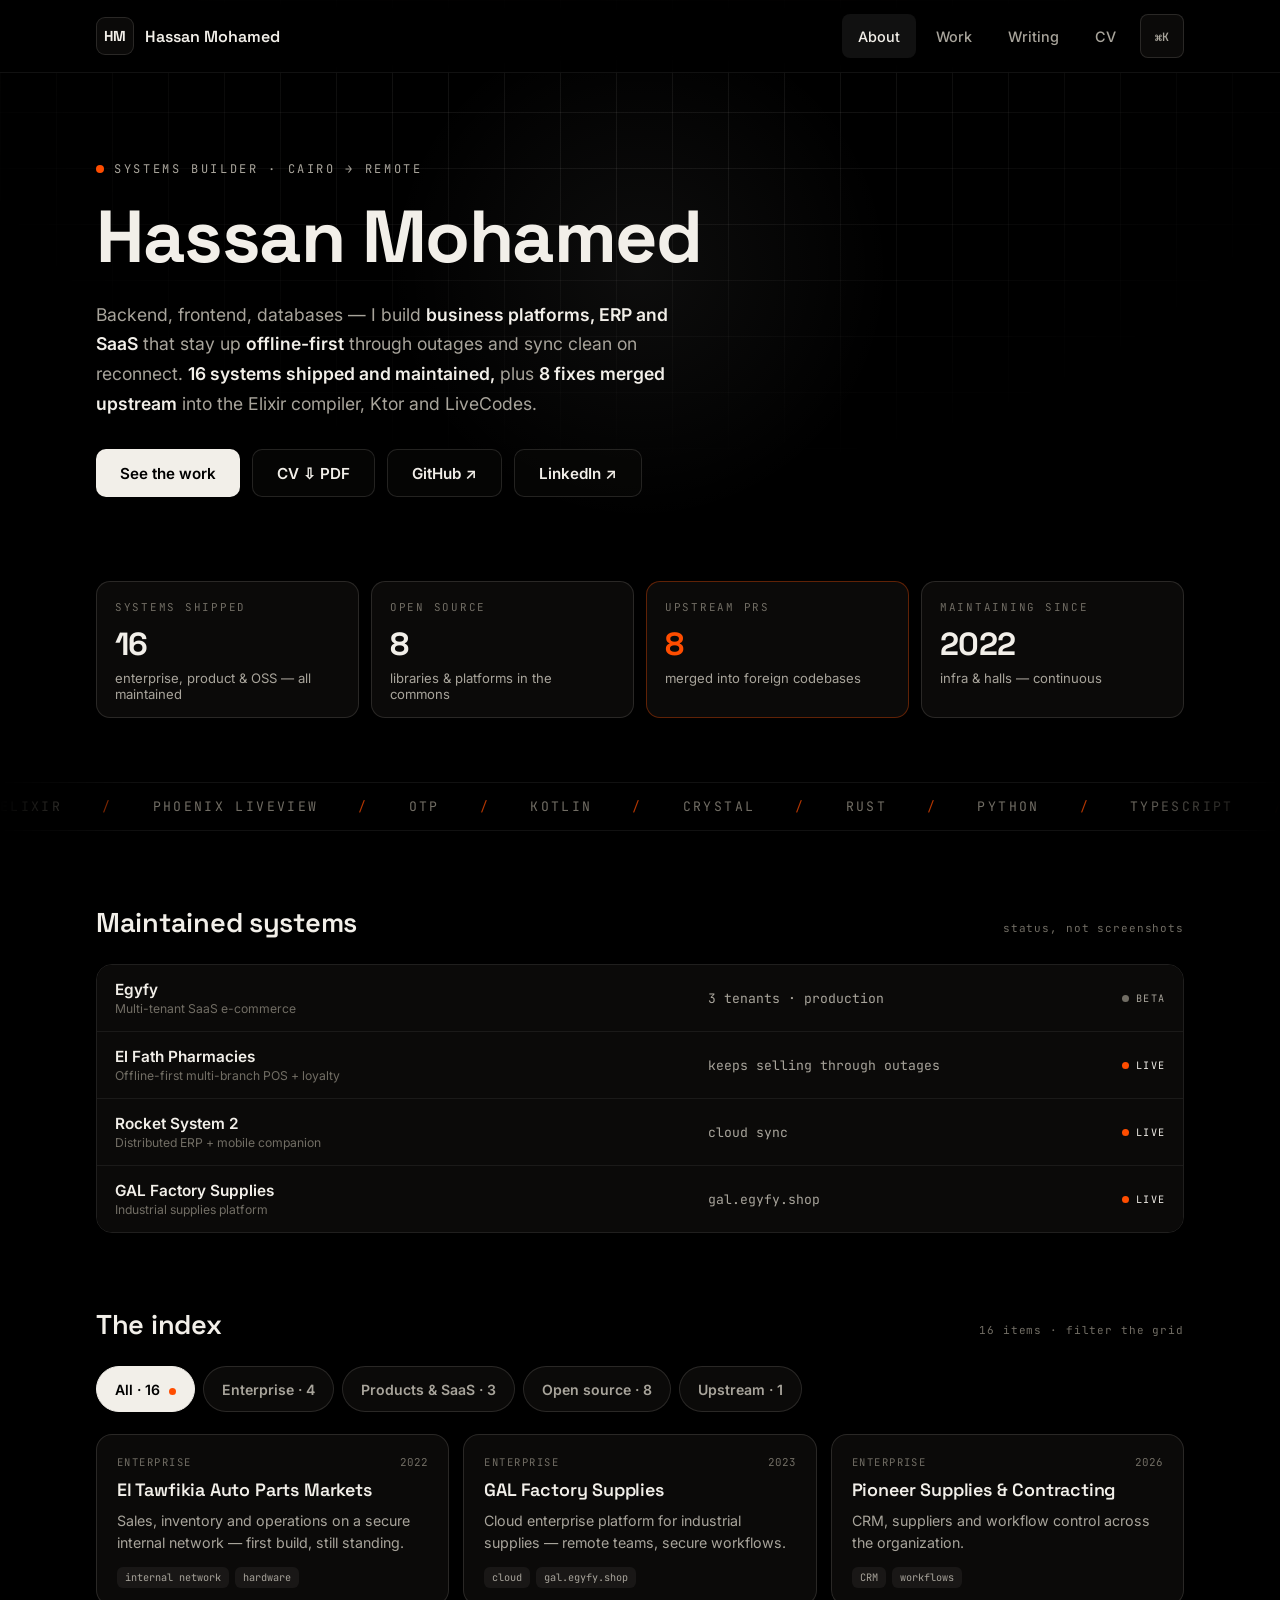
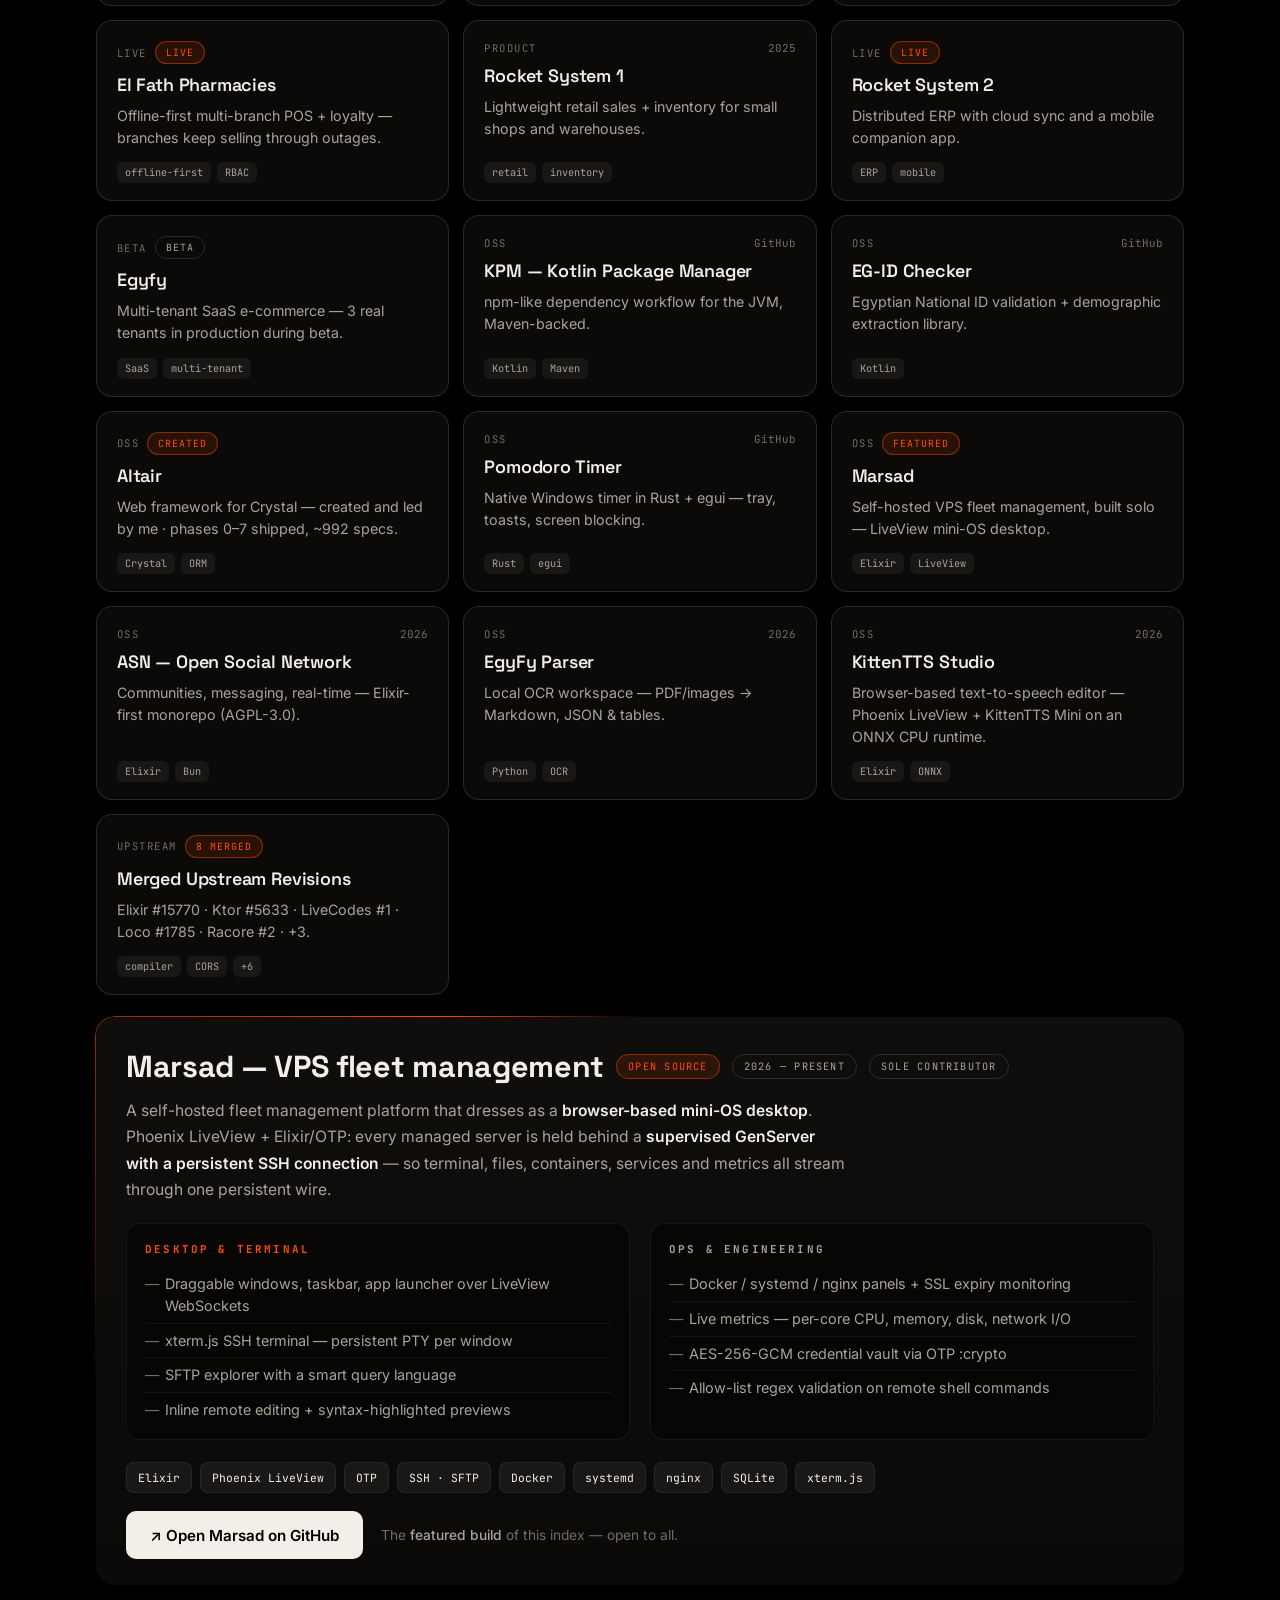
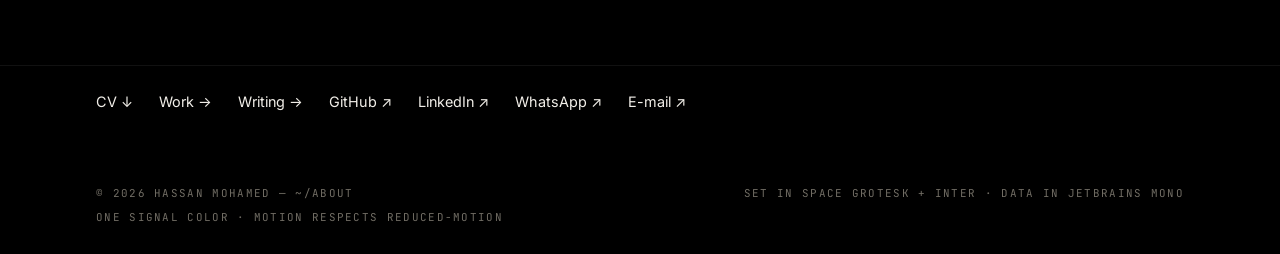
==== about.html @ 19bf483d "Fix stale GAL domain and project counts in CV and about page" ====
<!DOCTYPE html>
<html lang="en">
<head>
<meta charset="UTF-8">
<meta name="viewport" content="width=device-width, initial-scale=1.0">
<meta name="description" content="Hassan Mohamed — Systems Builder. Business platforms, ERP, SaaS, and open-source tooling.">
<title>Hassan Mohamed — Systems Builder</title>
<link href="https://fonts.googleapis.com/css2?family=Space+Grotesk:wght@400;500;600;700&family=Inter:wght@400;500;600;700&family=JetBrains+Mono:wght@400;500;600&display=swap" rel="stylesheet">
<link rel="stylesheet" href="style.css">
</head>
<body>
<div class="field" aria-hidden="true"></div>
<div id="spot" aria-hidden="true"></div>
<div id="beam" aria-hidden="true"></div>

<div class="topbar">
  <div class="wrap-in">
    <a class="brand" href="about.html"><i>HM</i><span>Hassan Mohamed</span></a>
    <nav>
      <a href="about.html" class="on">About</a>
      <a href="projects.html">Work</a>
      <a href="articles.html">Writing</a>
      <a href="cv.html">CV</a>
      <button class="cmdbtn" id="cmdk-btn" type="button" title="Command menu (Ctrl/⌘ K)">⌘K</button>
    </nav>
  </div>
</div>

<div class="wrap">
  <header class="hero">
    <span class="over">Systems builder · Cairo → remote</span>
    <h1>
      <span class="w" style="--w:0">Hassan</span>
      <span class="w" style="--w:1">Mohamed</span>
    </h1>
    <p class="bio reveal" style="--d:.55s">Backend, frontend, databases — I build <b>business platforms, ERP and SaaS</b> that stay up <b>offline-first</b> through outages and sync clean on reconnect. <b>16 systems shipped and maintained,</b> plus <b>8 fixes merged upstream</b> into the Elixir compiler, Ktor and LiveCodes.</p>
    <div class="cta-row reveal" style="--d:.7s">
      <a href="#projects" class="btn btn-a">See the work</a>
      <a href="cv.html" class="btn btn-b" title="Open CV — print or save as PDF">CV ⇩ PDF</a>
      <a href="https://github.com/HMH-3080" target="_blank" rel="noopener" class="btn btn-b">GitHub ↗</a>
      <a href="https://www.linkedin.com/in/hassan-mohamed-81a187289" target="_blank" rel="noopener" class="btn btn-b">LinkedIn ↗</a>
    </div>
  </header>

  <div class="stats">
    <div class="stat reveal" style="--d:.05s"><small>Systems shipped</small><b data-count="16">0</b><em>enterprise, product &amp; OSS — all maintained</em></div>
    <div class="stat reveal" style="--d:.12s"><small>Open source</small><b data-count="8">0</b><em>libraries &amp; platforms in the commons</em></div>
    <div class="stat sigline reveal" style="--d:.19s"><small>Upstream PRs</small><b data-count="8">0</b><em>merged into foreign codebases</em></div>
    <div class="stat reveal" style="--d:.26s"><small>Maintaining since</small><b>2022</b><em>infra &amp; halls — continuous</em></div>
  </div>
</div>

<div class="marq" aria-hidden="true">
  <div class="marq-track">
    <span>Elixir</span><span>Phoenix LiveView</span><span>OTP</span><span>Kotlin</span><span>Crystal</span><span>Rust</span><span>Python</span><span>TypeScript</span><span>SQL</span><span>Docker</span><span>Nginx</span><span>SQLite</span>
    <span>Elixir</span><span>Phoenix LiveView</span><span>OTP</span><span>Kotlin</span><span>Crystal</span><span>Rust</span><span>Python</span><span>TypeScript</span><span>SQL</span><span>Docker</span><span>Nginx</span><span>SQLite</span>
  </div>
</div>

<div class="wrap">
  <section id="systems">
    <div class="sechead reveal">
      <h2 class="disp">Maintained systems</h2>
      <span class="note">status, not screenshots</span>
    </div>

    <div class="sys reveal">
      <div class="sys-row"><span class="nm">Egyfy<small>Multi-tenant SaaS e-commerce</small></span><span class="loc">3 tenants · production</span><span class="dot b">BETA</span></div>
      <div class="sys-row"><span class="nm">El Fath Pharmacies<small>Offline-first multi-branch POS + loyalty</small></span><span class="loc">keeps selling through outages</span><span class="dot">LIVE</span></div>
      <div class="sys-row"><span class="nm">Rocket System 2<small>Distributed ERP + mobile companion</small></span><span class="loc">cloud sync</span><span class="dot">LIVE</span></div>
      <div class="sys-row"><span class="nm">GAL Factory Supplies<small>Industrial supplies platform</small></span><span class="loc">gal.egyfy.shop</span><span class="dot">LIVE</span></div>
    </div>
  </section>

  <section id="projects">
    <div class="sechead reveal">
      <h2 class="disp">The index</h2>
      <span class="note">16 items · filter the grid</span>
    </div>

    <div class="filters" id="filters">
      <button data-f="all" class="on">All · 16</button>
      <button data-f="enterprise">Enterprise · 4</button>
      <button data-f="product">Products &amp; SaaS · 3</button>
      <button data-f="oss">Open source · 8</button>
      <button data-f="upstream">Upstream · 1</button>
    </div>

    <div class="grid" id="cards">
      <a class="card reveal" data-c="enterprise" href="projects.html#tawfikia" style="--d:.02s">
        <div class="chead"><span class="cat">Enterprise</span><span class="yr">2022</span></div>
        <h3>El Tawfikia Auto Parts Markets</h3>
        <p>Sales, inventory and operations on a secure internal network — first build, still standing.</p>
        <div class="chips"><span>internal network</span><span>hardware</span></div>
      </a>
      <a class="card reveal" data-c="enterprise" href="projects.html#gal" style="--d:.06s">
        <div class="chead"><span class="cat">Enterprise</span><span class="yr">2023</span></div>
        <h3>GAL Factory Supplies</h3>
        <p>Cloud enterprise platform for industrial supplies — remote teams, secure workflows.</p>
        <div class="chips"><span>cloud</span><span>gal.egyfy.shop</span></div>
      </a>
      <a class="card reveal" data-c="enterprise" href="projects.html#pioneer" style="--d:.1s">
        <div class="chead"><span class="cat">Enterprise</span><span class="yr">2026</span></div>
        <h3>Pioneer Supplies &amp; Contracting</h3>
        <p>CRM, suppliers and workflow control across the organization.</p>
        <div class="chips"><span>CRM</span><span>workflows</span></div>
      </a>
      <a class="card reveal" data-c="enterprise" href="projects.html#elfath" style="--d:.14s">
        <div class="chead"><span class="cat">Live</span><span class="pill live">LIVE</span></div>
        <h3>El Fath Pharmacies</h3>
        <p>Offline-first multi-branch POS + loyalty — branches keep selling through outages.</p>
        <div class="chips"><span>offline-first</span><span>RBAC</span></div>
      </a>
      <a class="card reveal" data-c="product" href="projects.html#rocket1" style="--d:.02s">
        <div class="chead"><span class="cat">Product</span><span class="yr">2025</span></div>
        <h3>Rocket System 1</h3>
        <p>Lightweight retail sales + inventory for small shops and warehouses.</p>
        <div class="chips"><span>retail</span><span>inventory</span></div>
      </a>
      <a class="card reveal" data-c="product" href="projects.html#rocket2" style="--d:.06s">
        <div class="chead"><span class="cat">Live</span><span class="pill live">LIVE</span></div>
        <h3>Rocket System 2</h3>
        <p>Distributed ERP with cloud sync and a mobile companion app.</p>
        <div class="chips"><span>ERP</span><span>mobile</span></div>
      </a>
      <a class="card reveal" data-c="product" href="projects.html#egyfy" style="--d:.1s">
        <div class="chead"><span class="cat">Beta</span><span class="pill beta">BETA</span></div>
        <h3>Egyfy</h3>
        <p>Multi-tenant SaaS e-commerce — 3 real tenants in production during beta.</p>
        <div class="chips"><span>SaaS</span><span>multi-tenant</span></div>
      </a>
      <a class="card reveal" data-c="oss" href="https://github.com/HMH-3080/kpm" target="_blank" rel="noopener" style="--d:.02s">
        <div class="chead"><span class="cat">OSS</span><span class="yr">GitHub</span></div>
        <h3>KPM — Kotlin Package Manager</h3>
        <p>npm-like dependency workflow for the JVM, Maven-backed.</p>
        <div class="chips"><span>Kotlin</span><span>Maven</span></div>
      </a>
      <a class="card reveal" data-c="oss" href="https://github.com/HMH-3080/egyptian-national-id-checker" target="_blank" rel="noopener" style="--d:.06s">
        <div class="chead"><span class="cat">OSS</span><span class="yr">GitHub</span></div>
        <h3>EG-ID Checker</h3>
        <p>Egyptian National ID validation + demographic extraction library.</p>
        <div class="chips"><span>Kotlin</span></div>
      </a>
      <a class="card reveal" data-c="oss" href="https://github.com/Arab-Open-Source/Altair" target="_blank" rel="noopener" style="--d:.1s">
        <div class="chead"><span class="cat">OSS</span><span class="pill live">CREATED</span></div>
        <h3>Altair</h3>
        <p>Web framework for Crystal — created and led by me · phases 0–7 shipped, ~992 specs.</p>
        <div class="chips"><span>Crystal</span><span>ORM</span></div>
      </a>
      <a class="card reveal" data-c="oss" href="https://github.com/HMH-3080/Pomodoro_Timer" target="_blank" rel="noopener" style="--d:.14s">
        <div class="chead"><span class="cat">OSS</span><span class="yr">GitHub</span></div>
        <h3>Pomodoro Timer</h3>
        <p>Native Windows timer in Rust + egui — tray, toasts, screen blocking.</p>
        <div class="chips"><span>Rust</span><span>egui</span></div>
      </a>
      <a class="card reveal" data-c="oss" href="https://github.com/Arab-Open-Source/Marsad" target="_blank" rel="noopener" style="--d:.18s">
        <div class="chead"><span class="cat">OSS</span><span class="pill live">FEATURED</span></div>
        <h3>Marsad</h3>
        <p>Self-hosted VPS fleet management, built solo — LiveView mini-OS desktop.</p>
        <div class="chips"><span>Elixir</span><span>LiveView</span></div>
      </a>
      <a class="card reveal" data-c="oss" href="https://github.com/DevHustlers-Community/ASN" target="_blank" rel="noopener" style="--d:.22s">
        <div class="chead"><span class="cat">OSS</span><span class="yr">2026</span></div>
        <h3>ASN — Open Social Network</h3>
        <p>Communities, messaging, real-time — Elixir-first monorepo (AGPL-3.0).</p>
        <div class="chips"><span>Elixir</span><span>Bun</span></div>
      </a>
      <a class="card reveal" data-c="oss" href="https://github.com/Arab-Open-Source/egyfy-parser" target="_blank" rel="noopener" style="--d:.26s">
        <div class="chead"><span class="cat">OSS</span><span class="yr">2026</span></div>
        <h3>EgyFy Parser</h3>
        <p>Local OCR workspace — PDF/images → Markdown, JSON &amp; tables.</p>
        <div class="chips"><span>Python</span><span>OCR</span></div>
      </a>
      <a class="card reveal" data-c="oss" href="https://github.com/HMH-3080/kitten-tts-studio" target="_blank" rel="noopener" style="--d:.3s">
        <div class="chead"><span class="cat">OSS</span><span class="yr">2026</span></div>
        <h3>KittenTTS Studio</h3>
        <p>Browser-based text-to-speech editor — Phoenix LiveView + KittenTTS Mini on an ONNX CPU runtime.</p>
        <div class="chips"><span>Elixir</span><span>ONNX</span></div>
      </a>
      <a class="card reveal" data-c="upstream" href="projects.html#upstream" style="--d:.3s">
        <div class="chead"><span class="cat">Upstream</span><span class="pill live">8 MERGED</span></div>
        <h3>Merged Upstream Revisions</h3>
        <p>Elixir #15770 · Ktor #5633 · LiveCodes #1 · Loco #1785 · Racore #2 · +3.</p>
        <div class="chips"><span>compiler</span><span>CORS</span><span>+6</span></div>
      </a>
    </div>

    <div class="beambox reveal" id="featured">
      <div class="dossier">
        <div class="head">
          <h3>Marsad — VPS fleet management</h3>
          <span class="badge a">OPEN SOURCE</span>
          <span class="badge b">2026 — PRESENT</span>
          <span class="badge b">SOLE CONTRIBUTOR</span>
        </div>
        <p>A self-hosted fleet management platform that dresses as a <b>browser-based mini-OS desktop</b>. Phoenix LiveView + Elixir/OTP: every managed server is held behind a <b>supervised GenServer with a persistent SSH connection</b> — so terminal, files, containers, services and metrics all stream through one persistent wire.</p>
        <div class="dcols">
          <div class="dcol">
            <h4>Desktop &amp; terminal</h4>
            <ul>
              <li>Draggable windows, taskbar, app launcher over LiveView WebSockets</li>
              <li>xterm.js SSH terminal — persistent PTY per window</li>
              <li>SFTP explorer with a smart query language</li>
              <li>Inline remote editing + syntax-highlighted previews</li>
            </ul>
          </div>
          <div class="dcol v">
            <h4>Ops &amp; engineering</h4>
            <ul>
              <li>Docker / systemd / nginx panels + SSL expiry monitoring</li>
              <li>Live metrics — per-core CPU, memory, disk, network I/O</li>
              <li>AES-256-GCM credential vault via OTP :crypto</li>
              <li>Allow-list regex validation on remote shell commands</li>
            </ul>
          </div>
        </div>
        <div class="dchips">
          <span>Elixir</span><span>Phoenix LiveView</span><span>OTP</span><span>SSH · SFTP</span><span>Docker</span><span>systemd</span><span>nginx</span><span>SQLite</span><span>xterm.js</span>
        </div>
        <div class="dfoot">
          <a class="btn btn-a" href="https://github.com/Arab-Open-Source/Marsad" target="_blank" rel="noopener">↗ Open Marsad on GitHub</a>
          <span class="txt">The <b>featured build</b> of this index — open to all.</span>
        </div>
      </div>
    </div>
  </section>
</div>

<script>
(function(){
  var btns = document.querySelectorAll('#filters button');
  btns.forEach(function(b){ b.addEventListener('click', function(){
    btns.forEach(function(x){ x.classList.remove('on'); }); b.classList.add('on');
    var f = b.dataset.f;
    document.querySelectorAll('#cards .card').forEach(function(r){ r.style.display = (f === 'all' || r.dataset.c === f) ? '' : 'none'; });
  }); });
})();
</script>

<footer>
  <div class="wrap">
    <div class="foot-links">
      <a href="cv.html">CV ↓</a>
      <a href="projects.html">Work →</a>
      <a href="articles.html">Writing →</a>
      <a href="https://github.com/HMH-3080" target="_blank" rel="noopener">GitHub ↗</a>
      <a href="https://www.linkedin.com/in/hassan-mohamed-81a187289" target="_blank" rel="noopener">LinkedIn ↗</a>
      <a href="https://wa.me/201104391245" target="_blank" rel="noopener">WhatsApp ↗</a>
      <a href="mailto:hasanmo3080vr@gmail.com">E-mail ↗</a>
    </div>
    <div class="foot-fine">
      <span>© 2026 Hassan Mohamed — ~/about</span>
      <span>Set in Space Grotesk + Inter · data in JetBrains Mono</span>
      <span>One signal color · motion respects reduced-motion</span>
    </div>
  </div>
</footer>

<div class="palette-backdrop" id="pal-bg" hidden>
  <div class="palette" role="dialog" aria-modal="true" aria-label="Command menu">
    <div class="pal-input-row"><span class="pal-prompt">›</span><input id="pal-input" placeholder="Type a command or search…" autocomplete="off" spellcheck="false" aria-label="Command menu"></div>
    <div class="pal-list" id="pal-list" role="listbox"></div>
    <div class="pal-foot"><span><kbd>↑↓</kbd> navigate</span><span><kbd>↵</kbd> run</span><span><kbd>esc</kbd> close</span></div>
  </div>
</div>
<script>
window.HMH_INDEX = [
    { group: "Work", title: "Egyfy — SaaS storefronts", hint: "beta", run: function() { window.location.href = "projects.html#egyfy"; } },
    { group: "Work", title: "El Fath Pharmacies — offline-first POS", hint: "2024", run: function() { window.location.href = "projects.html#elfath"; } },
    { group: "Work", title: "Rocket System 2 — distributed ERP", hint: "2026", run: function() { window.location.href = "projects.html#rocket2"; } },
    { group: "Work", title: "El Tawfikia Auto Parts Markets", hint: "2022", run: function() { window.location.href = "projects.html#tawfikia"; } },
    { group: "Work", title: "GAL Factory Supplies", hint: "2023", run: function() { window.location.href = "projects.html#gal"; } },
    { group: "Work", title: "Pioneer General Supplies", hint: "2026", run: function() { window.location.href = "projects.html#pioneer"; } },
    { group: "Work", title: "Rocket System 1 — retail ERP", hint: "2025", run: function() { window.location.href = "projects.html#rocket1"; } },
    { group: "Work", title: "KPM — Kotlin Package Manager", hint: "oss", run: function() { window.location.href = "projects.html#kpm"; } },
    { group: "Work", title: "Egyptian National ID Checker", hint: "oss", run: function() { window.location.href = "projects.html#idchecker"; } },
    { group: "Work", title: "Pomodoro Timer — Rust", hint: "oss", run: function() { window.location.href = "projects.html#pomodoro"; } },
    { group: "Work", title: "Altair — Crystal web framework", hint: "oss", run: function() { window.location.href = "projects.html#altair"; } },
    { group: "Work", title: "Marsad — VPS fleet management", hint: "oss", run: function() { window.location.href = "projects.html#featured"; } },
    { group: "Work", title: "ASN — open social network", hint: "oss", run: function() { window.location.href = "projects.html#asn"; } },
    { group: "Work", title: "EgyFy Parser — local OCR", hint: "oss", run: function() { window.location.href = "projects.html#egyfy-parser"; } },
    { group: "Work", title: "KittenTTS Studio — browser TTS editor", hint: "oss", run: function() { window.location.href = "https://github.com/HMH-3080/kitten-tts-studio"; } },
    { group: "Work", title: "Merged upstream contributions", hint: "elixir · ktor · livecodes", run: function() { window.location.href = "projects.html#upstream"; } },
    { group: "Writing", title: "Backpressure: when the chef outruns the waiter", run: function() { window.location.href = "articles.html?f=backpressure-fast-producer-slow-consumer.md"; } },
    { group: "Writing", title: "The BEAM memory model: isolation instead of sharing", run: function() { window.location.href = "articles.html?f=beam-memory-model-isolation.md"; } },
    { group: "Writing", title: "Why the BEAM is different for distributed systems", run: function() { window.location.href = "articles.html?f=beam-distributed-systems.md"; } },
    { group: "Writing", title: "Why the BEAM VM is special", run: function() { window.location.href = "articles.html?f=why-the-beam-vm-is-special.md"; } },
    { group: "Writing", title: "WebSockets are not just faster HTTP", run: function() { window.location.href = "articles.html?f=websockets-are-not-faster-http.md"; } },
    { group: "Writing", title: "Elixir processes are not threads", run: function() { window.location.href = "articles.html?f=elixir-processes-are-not-threads.md"; } },
    { group: "Writing", title: "SQLite concurrent writes & MVCC with Turso", run: function() { window.location.href = "articles.html?f=sqlite-concurrent-writes-mvcc-turso.md"; } },
    { group: "Writing", title: "Kotlin Multiplatform in production", run: function() { window.location.href = "articles.html?f=kotlin-multiplatform-production.md"; } },
    { group: "Writing", title: "Building reliable backend systems", run: function() { window.location.href = "articles.html?f=building-reliable-backends.md"; } }
];
</script>
<script src="palette.js"></script>
<script src="motion.js"></script>
</body>
</html>
---- style.css ----
/* ── HMH Systems v3 — Sketch 012 "True black", ported verbatim ──
   Canvas #000, bone ink #F2EFE9, hairlines, ONE signal color (International Orange #FF4D00).
   Kinetic set: hairline field · cursor spotlight · scroll wire · word-rise · reveals ·
   count-ups · marquee · card spotlight + micro-tilt · single conic ray (featured only). */

@property --ang { syntax: '<angle>'; initial-value: 0turn; inherits: false; }
* { box-sizing: border-box; margin: 0; padding: 0; }
:root {
  --bg: #000000; --panel: #0B0A09; --panel-2: #100E0C;
  --txt: #F2EFE9; --dim: #A8A49B; --faint: #716D64;
  --stroke: rgba(242,239,233,.13); --stroke-soft: rgba(242,239,233,.07);
  --sig: #FF4D00; --sig-soft: rgba(255,77,0,.12);
}
html { scroll-behavior: smooth; }
body { background: var(--bg); color: var(--txt); font-family: 'Inter', sans-serif; -webkit-font-smoothing: antialiased; overflow-x: hidden; }
a { color: inherit; }
.disp { font-family: 'Space Grotesk', sans-serif; }
.mono { font-family: 'JetBrains Mono', monospace; }
.wrap { max-width: 1140px; margin: 0 auto; padding: 0 26px; position: relative; z-index: 2; }
::selection { background: var(--sig); color: #000; }
:focus-visible { outline: 2px solid var(--sig); outline-offset: 2px; border-radius: 4px; }

/* ---------- ambient: hairline field + warm cursor spotlight ---------- */
.field { position: fixed; inset: 0; z-index: 0; pointer-events: none;
  background-image: linear-gradient(var(--stroke-soft) 1px, transparent 1px), linear-gradient(90deg, var(--stroke-soft) 1px, transparent 1px);
  background-size: 56px 56px;
  mask-image: radial-gradient(900px 600px at 50% 0%, #000 30%, transparent 80%);
  -webkit-mask-image: radial-gradient(900px 600px at 50% 0%, #000 30%, transparent 80%); }
#spot { position: fixed; inset: 0; z-index: 1; pointer-events: none; opacity: 0;
  background: radial-gradient(360px 360px at var(--sx, 50%) var(--sy, 30%), rgba(242,239,233,.055), transparent 70%);
  transition: opacity .4s; }
body.on #spot { opacity: 1; }

/* ---------- scroll progress: one orange wire ---------- */
#beam { position: fixed; top: 0; left: 0; height: 2px; width: 0; background: var(--sig); z-index: 9; }

/* ---------- animations ---------- */
@keyframes rise { from { opacity: 0; transform: translateY(26px); } to { opacity: 1; transform: none; } }
@keyframes marq { to { transform: translateX(-50%); } }
@keyframes rec { 0% { box-shadow: 0 0 0 0 rgba(255,77,0,.5); } 100% { box-shadow: 0 0 0 9px rgba(255,77,0,0); } }
@keyframes ray { to { --ang: 1turn; } }

/* scroll reveals */
.reveal { opacity: 0; transform: translateY(28px); transition: opacity .7s ease, transform .7s cubic-bezier(.22,.61,.36,1); transition-delay: var(--d, 0s); }
.reveal.in { opacity: 1; transform: none; }

/* ---------- topbar ---------- */
.topbar { position: sticky; top: 0; z-index: 5; background: rgba(0,0,0,.78); backdrop-filter: blur(14px); -webkit-backdrop-filter: blur(14px); border-bottom: 1px solid var(--stroke-soft); }
.topbar .wrap-in { display: flex; justify-content: space-between; align-items: center; width: 100%; max-width: 1140px; margin: 0 auto; padding: 14px 26px; }
.brand { display: flex; align-items: center; gap: 11px; text-decoration: none; font-family: 'Space Grotesk', sans-serif; font-weight: 600; }
.brand i { font-style: normal; width: 38px; height: 38px; border-radius: 9px; border: 1px solid var(--stroke); background: var(--panel); color: var(--txt); display: grid; place-items: center; font-weight: 700; font-size: .9rem; }
.topbar nav { display: flex; gap: 4px; }
.topbar nav a { text-decoration: none; color: var(--dim); font-size: .9rem; font-weight: 500; padding: 10px 16px; min-height: 44px; display: inline-flex; align-items: center; border-radius: 8px; transition: color .15s, background .15s; }
.topbar nav a.on { color: var(--txt); background: rgba(242,239,233,.07); }
.topbar nav a:not(.on):hover { color: var(--txt); background: rgba(242,239,233,.05); }
.cmdbtn { font-family: 'JetBrains Mono', monospace; font-size: .72rem; font-weight: 600; color: var(--dim); background: var(--panel); border: 1px solid var(--stroke); border-radius: 8px; padding: 10px 14px; min-height: 44px; margin-left: 4px; cursor: pointer; transition: color .15s, border-color .15s; }
.cmdbtn:hover { color: var(--sig); border-color: rgba(255,77,0,.45); }

/* ---------- hero ---------- */
.hero { padding: 84px 0 30px; max-width: 860px; }
.hero .over { font-family: 'JetBrains Mono', monospace; font-size: .75rem; letter-spacing: .22em; color: var(--dim); text-transform: uppercase; margin-bottom: 22px; display: inline-flex; align-items: center; gap: 10px; }
.hero .over::before { content: ''; width: 8px; height: 8px; border-radius: 50%; background: var(--sig); animation: rec 2.4s ease-out infinite; }
.hero h1 { font-family: 'Space Grotesk', sans-serif; font-weight: 700; letter-spacing: -.02em; font-size: clamp(2.5rem, 6.4vw, 4.6rem); line-height: 1.04; margin-bottom: 24px; }
.hero h1 .w { display: inline-block; opacity: 0; transform: translateY(30px); animation: rise .65s cubic-bezier(.22,.61,.36,1) forwards; animation-delay: calc(var(--w) * 70ms + 100ms); }
.hero h1 .sig { color: var(--sig); }
.bio { color: var(--dim); font-size: 1.1rem; line-height: 1.7; max-width: 56ch; margin-bottom: 30px; }
.bio b { color: var(--txt); font-weight: 600; }
.cta-row { display: flex; gap: 12px; flex-wrap: wrap; }
.btn { font-weight: 600; font-size: .95rem; text-decoration: none; padding: 13px 24px; min-height: 48px; display: inline-flex; align-items: center; gap: 8px; border-radius: 10px; transition: transform .15s, box-shadow .15s, border-color .15s, background .15s; }
.btn-a { background: var(--txt); color: #000; }
.btn-a:hover { transform: translateY(-2px); box-shadow: 0 10px 30px rgba(242,239,233,.12); }
.btn-b { border: 1px solid var(--stroke); color: var(--txt); background: rgba(11,10,9,.5); }
.btn-b:hover { border-color: var(--dim); transform: translateY(-2px); }
.btn:active { transform: translateY(1px); }

/* ---------- stat tiles ---------- */
.stats { display: grid; grid-template-columns: repeat(4, 1fr); gap: 12px; margin: 54px 0 0; }
.stat { background: var(--panel); border: 1px solid var(--stroke); border-radius: 14px; padding: 18px 18px 15px; }
.stat small { display: block; font-family: 'JetBrains Mono', monospace; font-size: .68rem; letter-spacing: .16em; color: var(--faint); text-transform: uppercase; margin-bottom: 10px; }
.stat b { font-family: 'Space Grotesk', sans-serif; font-size: 2rem; font-weight: 700; letter-spacing: -.02em; }
.stat em { display: block; font-style: normal; font-size: .82rem; color: var(--dim); margin-top: 6px; }
.stat.sigline { border-color: rgba(255,77,0,.35); }
.stat.sigline b { color: var(--sig); }

/* ---------- marquee ---------- */
.marq { margin: 64px 0 0; border-top: 1px solid var(--stroke-soft); border-bottom: 1px solid var(--stroke-soft); overflow: hidden; padding: 15px 0;
  mask-image: linear-gradient(90deg, transparent, #000 12%, #000 88%, transparent);
  -webkit-mask-image: linear-gradient(90deg, transparent, #000 12%, #000 88%, transparent); }
.marq-track { display: flex; gap: 40px; width: max-content; animation: marq 30s linear infinite; }
.marq span { font-family: 'JetBrains Mono', monospace; font-size: .82rem; letter-spacing: .18em; color: var(--faint); text-transform: uppercase; white-space: nowrap; }
.marq span::after { content: '/'; color: var(--sig); margin-left: 40px; opacity: .7; }

/* ---------- section heads ---------- */
.sechead { display: flex; align-items: baseline; gap: 14px; margin: 74px 0 24px; flex-wrap: wrap; }
.sechead h2 { font-family: 'Space Grotesk', sans-serif; font-size: 1.7rem; font-weight: 600; letter-spacing: -.01em; }
.sechead .note { font-family: 'JetBrains Mono', monospace; font-size: 11px; color: var(--faint); margin-left: auto; letter-spacing: .08em; }

/* ---------- filters ---------- */
.filters { display: flex; gap: 8px; flex-wrap: wrap; margin-bottom: 22px; }
.filters button { font-family: 'Inter', sans-serif; font-weight: 600; font-size: .88rem; color: var(--dim); background: var(--panel); border: 1px solid var(--stroke); border-radius: 999px; padding: 11px 18px; min-height: 46px; cursor: pointer; transition: color .15s, border-color .15s, background .15s, transform .15s; }
.filters button:hover { color: var(--txt); border-color: var(--dim); transform: translateY(-1px); }
.filters button.on { color: #000; background: var(--txt); border-color: var(--txt); }
.filters button.on::after { content: ''; display: inline-block; width: 7px; height: 7px; border-radius: 50%; background: var(--sig); margin-left: 9px; }
.filters button:active { transform: translateY(1px); }

/* ---------- project cards: warm whitespot, no gradient ---------- */
.grid { display: grid; grid-template-columns: repeat(3, 1fr); gap: 14px; }
.card { position: relative; background: var(--panel); border: 1px solid var(--stroke); border-radius: 16px; padding: 20px 20px 17px; text-decoration: none; overflow: hidden; display: flex; flex-direction: column; gap: 9px; transition: border-color .2s, transform .2s, box-shadow .2s; transform: perspective(700px) rotateX(var(--rx,0)) rotateY(var(--ry,0)); }
.card::before { content: ''; position: absolute; inset: 0; opacity: 0; transition: opacity .25s; pointer-events: none;
  background: radial-gradient(260px 260px at var(--mx, 50%) var(--my, 50%), rgba(242,239,233,.075), transparent 70%); }
.card::after { content: ''; position: absolute; top: 0; left: 0; right: 0; height: 1px; background: var(--sig); opacity: 0; transition: opacity .25s; }
.card:hover { border-color: rgba(242,239,233,.3); box-shadow: 0 18px 44px rgba(0,0,0,.6); }
.card:hover::before, .card:hover::after { opacity: 1; }
.card .chead { display: flex; align-items: center; gap: 8px; }
.card .cat { font-family: 'JetBrains Mono', monospace; font-size: .66rem; letter-spacing: .14em; text-transform: uppercase; color: var(--faint); }
.card .yr { margin-left: auto; font-family: 'JetBrains Mono', monospace; font-size: .68rem; color: var(--faint); }
.pill { font-family: 'JetBrains Mono', monospace; font-size: .62rem; letter-spacing: .1em; border-radius: 999px; padding: 4px 10px; }
.pill.live { color: var(--sig); background: var(--sig-soft); border: 1px solid rgba(255,77,0,.45); }
.pill.beta { color: var(--dim); border: 1px solid var(--stroke); }
.card h3 { font-family: 'Space Grotesk', sans-serif; font-size: 1.12rem; font-weight: 600; letter-spacing: -.01em; }
.card p { color: var(--dim); font-size: .89rem; line-height: 1.55; }
.card .chips { display: flex; gap: 6px; flex-wrap: wrap; margin-top: auto; padding-top: 4px; }
.card .chips span { font-family: 'JetBrains Mono', monospace; font-size: .64rem; color: var(--dim); background: rgba(242,239,233,.06); border-radius: 6px; padding: 4px 8px; }

/* ---------- featured dossier: single orange ray ---------- */
.beambox { position: relative; margin-top: 22px; border-radius: 20px; background: var(--panel); isolation: isolate; scroll-margin-top: 90px; }
.beambox::before { content: ''; position: absolute; inset: -1px; z-index: -1; border-radius: inherit; padding: 1px; background: conic-gradient(from var(--ang), transparent 0turn .72turn, var(--sig) .9turn, transparent 1turn);
  -webkit-mask: linear-gradient(#000 0 0) content-box, linear-gradient(#000 0 0); -webkit-mask-composite: xor; mask-composite: exclude; animation: ray 7s linear infinite; }
.dossier { background: linear-gradient(180deg, var(--panel-2), var(--panel)); border-radius: 19px; padding: 30px 30px 26px; }
.dossier .head { display: flex; align-items: center; gap: 12px; flex-wrap: wrap; margin-bottom: 12px; }
.dossier h3 { font-family: 'Space Grotesk', sans-serif; font-size: clamp(1.4rem, 3vw, 1.9rem); font-weight: 700; letter-spacing: -.01em; }
.badge { font-family: 'JetBrains Mono', monospace; font-size: .64rem; letter-spacing: .12em; border-radius: 999px; padding: 5px 11px; }
.badge.a { color: var(--sig); background: var(--sig-soft); border: 1px solid rgba(255,77,0,.45); }
.badge.b { color: var(--dim); border: 1px solid var(--stroke); }
.dossier > p { color: var(--dim); font-size: .98rem; line-height: 1.68; max-width: 72ch; margin-bottom: 20px; }
.dossier > p b { color: var(--txt); font-weight: 600; }
.dcols { display: grid; grid-template-columns: 1fr 1fr; gap: 20px; }
.dcol { background: rgba(0,0,0,.5); border: 1px solid var(--stroke-soft); border-radius: 14px; padding: 18px 18px 13px; }
.dcol.full { grid-column: 1 / -1; }
.dcol h4 { font-family: 'JetBrains Mono', monospace; font-size: .68rem; letter-spacing: .2em; text-transform: uppercase; color: var(--sig); margin-bottom: 11px; }
.dcol.v h4 { color: var(--dim); }
.dcol ul { list-style: none; }
.dcol li { position: relative; padding: 6px 0 6px 20px; color: var(--dim); font-size: .9rem; line-height: 1.5; border-bottom: 1px solid rgba(242,239,233,.06); }
.dcol li:last-child { border-bottom: none; }
.dcol li::before { content: '—'; position: absolute; left: 0; color: var(--faint); }
.dcol code { font-family: 'JetBrains Mono', monospace; font-size: .84em; color: var(--txt); background: rgba(242,239,233,.06); border-radius: 6px; padding: 2px 6px; }
.dchips { display: flex; flex-wrap: wrap; gap: 8px; margin: 22px 0 18px; }
.dchips span { font-family: 'JetBrains Mono', monospace; font-size: .71rem; color: var(--txt); background: rgba(242,239,233,.06); border: 1px solid var(--stroke-soft); border-radius: 8px; padding: 7px 11px; }
.dchips a { font-family: 'JetBrains Mono', monospace; font-size: .71rem; color: var(--txt); background: rgba(242,239,233,.06); border: 1px solid var(--stroke-soft); border-radius: 8px; padding: 7px 11px; text-decoration: none; transition: border-color .15s, color .15s; }
.dchips a:hover { border-color: rgba(255,77,0,.45); color: var(--sig); }
.dfoot { display: flex; align-items: center; gap: 18px; flex-wrap: wrap; }
.dfoot .txt { color: var(--faint); font-size: .86rem; }
.dfoot .txt b { color: var(--dim); font-weight: 500; }
.dossier-block { margin-top: 14px; scroll-margin-top: 90px; }

/* ---------- maintained systems ---------- */
.sys { border: 1px solid var(--stroke); border-radius: 16px; overflow: hidden; }
.sys-row { display: grid; grid-template-columns: 1.3fr .9fr auto; gap: 14px; align-items: center; padding: 15px 18px; border-bottom: 1px solid var(--stroke-soft); background: var(--panel); }
.sys-row:last-child { border-bottom: none; }
.sys-row .nm { font-weight: 600; font-size: .96rem; }
.sys-row small { display: block; font-weight: 400; color: var(--faint); font-size: .76rem; margin-top: 2px; }
.sys-row .loc { color: var(--dim); font-size: .82rem; font-family: 'JetBrains Mono', monospace; }
.dot { display: inline-flex; align-items: center; gap: 7px; font-family: 'JetBrains Mono', monospace; font-size: .64rem; letter-spacing: .12em; }
.dot::before { content: ''; width: 7px; height: 7px; border-radius: 50%; background: var(--sig); animation: rec 2.4s ease-out infinite; }
.dot.b { color: var(--dim); } .dot.b::before { background: var(--faint); animation-name: none; }

/* ---------- footer ---------- */
footer { margin-top: 80px; border-top: 1px solid var(--stroke-soft); position: relative; z-index: 2; }
.foot-big { font-family: 'Space Grotesk', sans-serif; font-weight: 700; letter-spacing: -.02em; font-size: clamp(2.2rem, 7.5vw, 5rem); line-height: 1.02; margin: 56px 0 26px; }
.foot-big .o { color: transparent; -webkit-text-stroke: 1px var(--faint); }
.foot-big .s { color: var(--sig); }
.foot-links { display: flex; gap: 26px; flex-wrap: wrap; padding: 14px 0 44px; font-size: .9rem; color: var(--dim); }
.foot-links a { text-decoration: none; color: var(--txt); min-height: 44px; display: inline-flex; align-items: center; gap: 6px; border-bottom: 1px solid transparent; }
.foot-links a:hover { border-bottom-color: var(--sig); }
.foot-fine { display: flex; justify-content: space-between; gap: 10px; flex-wrap: wrap; padding: 18px 0 30px; font-family: 'JetBrains Mono', monospace; font-size: .68rem; letter-spacing: .12em; color: var(--faint); text-transform: uppercase; }

/* ══════════ live extensions — same tokens, sitewide furniture ══════════ */

/* command palette (⌘K) + copy buttons */
.kbd { font-family: 'JetBrains Mono', monospace; font-size: .62rem; color: var(--dim); background: rgba(242,239,233,.05); border: 1px solid var(--stroke); border-radius: 6px; padding: 2px 6px; white-space: nowrap; }
kbd { font-family: 'JetBrains Mono', monospace; font-size: .62rem; color: var(--dim); background: rgba(242,239,233,.05); border: 1px solid var(--stroke); border-radius: 6px; padding: 2px 6px; white-space: nowrap; }
.palette-backdrop { position: fixed; inset: 0; z-index: 50; background: rgba(0,0,0,.7); backdrop-filter: blur(4px); -webkit-backdrop-filter: blur(4px); display: flex; justify-content: center; align-items: flex-start; padding: 12vh 1rem 1rem; }
.palette-backdrop[hidden] { display: none; }
.palette { width: 100%; max-width: 560px; background: var(--panel-2); border: 1px solid var(--stroke); border-radius: 16px; box-shadow: 0 24px 64px rgba(0,0,0,.6); overflow: hidden; }
.pal-input-row { display: flex; align-items: center; gap: 10px; padding: 14px 16px; border-bottom: 1px solid var(--stroke-soft); }
.pal-prompt { color: var(--sig); font-family: 'JetBrains Mono', monospace; font-weight: 700; }
#pal-input { flex: 1; min-width: 0; background: none; border: none; outline: none; color: var(--txt); font-family: 'Inter', sans-serif; font-size: .95rem; }
#pal-input::placeholder { color: var(--faint); }
.pal-list { max-height: 320px; overflow-y: auto; padding: 8px; }
.pal-group { font-family: 'JetBrains Mono', monospace; font-size: .62rem; font-weight: 600; letter-spacing: .12em; text-transform: uppercase; color: var(--faint); padding: 10px 11px 4px; }
.pal-item { display: flex; align-items: center; gap: 10px; width: 100%; text-align: left; background: none; border: none; border-radius: 8px; padding: 11px 12px; min-height: 40px; font-family: 'Inter', sans-serif; font-size: .9rem; color: var(--txt); cursor: pointer; }
.pal-item small { margin-left: auto; font-family: 'JetBrains Mono', monospace; font-size: .68rem; color: var(--faint); white-space: nowrap; }
.pal-item.sel { background: var(--txt); color: #000; }
.pal-item.sel small { color: inherit; opacity: .65; }
.pal-empty { padding: 20px; text-align: center; color: var(--faint); font-size: .85rem; }
.pal-foot { display: flex; gap: 16px; padding: 10px 16px; border-top: 1px solid var(--stroke-soft); font-family: 'JetBrains Mono', monospace; font-size: .65rem; color: var(--faint); }
.copybtn { font-family: 'JetBrains Mono', monospace; font-size: .66rem; font-weight: 600; letter-spacing: .08em; color: var(--dim); background: var(--panel); border: 1px solid var(--stroke); border-radius: 8px; padding: 9px 12px; min-height: 40px; cursor: pointer; white-space: nowrap; transition: color .15s, border-color .15s; }
.copybtn:hover { color: var(--txt); border-color: var(--dim); }
.cmdline { display: flex; align-items: center; gap: 10px; margin-top: 14px; background: rgba(0,0,0,.5); border: 1px solid var(--stroke-soft); border-radius: 12px; padding: 12px 14px; font-family: 'JetBrains Mono', monospace; font-size: .78rem; }
.cmdline code { flex: 1; white-space: nowrap; overflow-x: auto; color: var(--txt); }
.cmdline .copybtn { background: transparent; }

/* page hero variant (projects / articles) */
.page-hero { padding: 84px 0 0; max-width: 860px; }
.page-hero h1 { font-size: clamp(2.4rem, 6vw, 4rem); }

/* article list + reader */
.articles-table { border: 1px solid var(--stroke); border-radius: 16px; overflow: hidden; background: var(--panel); margin-top: 10px; }
.article-row { display: grid; grid-template-columns: 1fr auto; gap: 12px; align-items: baseline; padding: 18px 20px; border-bottom: 1px solid var(--stroke-soft); cursor: pointer; position: relative; transition: background .15s; }
.article-row:last-child { border-bottom: none; }
.article-row::after { content: ''; position: absolute; top: 0; left: 0; right: 0; height: 1px; background: var(--sig); opacity: 0; transition: opacity .2s; }
.article-row:hover { background: rgba(242,239,233,.04); }
.article-row:hover::after { opacity: 1; }
.article-row h3 { font-family: 'Space Grotesk', sans-serif; font-size: 1.02rem; font-weight: 600; letter-spacing: -.01em; }
.article-row p { color: var(--dim); font-size: .84rem; line-height: 1.55; margin-top: 4px; display: -webkit-box; -webkit-line-clamp: 2; -webkit-box-orient: vertical; overflow: hidden; }
.article-row .tags { display: flex; gap: 6px; flex-wrap: wrap; margin-top: 8px; }
.article-tag { font-family: 'JetBrains Mono', monospace; font-size: .62rem; color: var(--dim); background: rgba(242,239,233,.06); border-radius: 6px; padding: 3px 8px; }
.article-row .meta { font-family: 'JetBrains Mono', monospace; font-size: .66rem; color: var(--faint); white-space: nowrap; }
.pagination { display: flex; gap: 8px; flex-wrap: wrap; margin-top: 22px; }
.pagination button { font-family: 'Inter', sans-serif; font-weight: 600; font-size: .82rem; color: var(--dim); background: var(--panel); border: 1px solid var(--stroke); border-radius: 10px; padding: 10px 14px; min-height: 44px; min-width: 44px; cursor: pointer; transition: color .15s, border-color .15s; }
.pagination button:hover:not(:disabled):not(.active) { color: var(--txt); border-color: var(--dim); }
.pagination button.active { color: #000; background: var(--txt); border-color: var(--txt); }
.pagination button:disabled { opacity: .35; cursor: not-allowed; }
.loading-msg { padding: 20px; color: var(--faint); font-family: 'JetBrains Mono', monospace; font-size: .78rem; }
.article-view { display: none; }
.article-view.active { display: block; }
.article-view .back { display: inline-flex; align-items: center; gap: 8px; border: 1px solid var(--stroke); color: var(--txt); background: rgba(11,10,9,.5); border-radius: 10px; padding: 12px 20px; min-height: 48px; font-weight: 600; font-size: .95rem; text-decoration: none; cursor: pointer; margin: 34px 0; transition: border-color .15s, transform .15s; }
.article-view .back:hover { border-color: var(--dim); transform: translateY(-2px); }
.article-header { max-width: 72ch; margin-bottom: 30px; padding-bottom: 22px; border-bottom: 1px solid var(--stroke-soft); }
.article-header h1 { font-family: 'Space Grotesk', sans-serif; font-weight: 700; letter-spacing: -.02em; font-size: clamp(1.9rem, 4.5vw, 2.6rem); line-height: 1.1; margin-bottom: 14px; }
.article-meta { display: flex; gap: 16px; flex-wrap: wrap; font-family: 'JetBrains Mono', monospace; font-size: .68rem; letter-spacing: .1em; text-transform: uppercase; color: var(--faint); }
.article-body { max-width: 72ch; color: var(--dim); font-size: 1rem; line-height: 1.75; }
.article-body strong { color: var(--txt); font-weight: 600; }
.article-body a { color: var(--sig); text-decoration: none; border-bottom: 1px solid rgba(255,77,0,.45); }
.article-body h2 { font-family: 'Space Grotesk', sans-serif; font-size: 1.35rem; font-weight: 600; letter-spacing: -.01em; margin: 34px 0 12px; padding-bottom: 10px; border-bottom: 1px solid var(--stroke-soft); }
.article-body h3 { font-family: 'Space Grotesk', sans-serif; font-size: 1.08rem; font-weight: 600; margin: 26px 0 10px; }
.article-body p { margin-bottom: 18px; }
.article-body code { font-family: 'JetBrains Mono', monospace; font-size: .82em; color: var(--txt); background: rgba(242,239,233,.06); border: 1px solid var(--stroke-soft); border-radius: 6px; padding: 2px 7px; }
.article-body pre { background: var(--panel); border: 1px solid var(--stroke-soft); border-radius: 14px; overflow: hidden; margin: 22px 0; }
.article-body pre .code-header { display: flex; justify-content: space-between; align-items: center; padding: 10px 16px; border-bottom: 1px solid var(--stroke-soft); font-family: 'JetBrains Mono', monospace; font-size: .62rem; letter-spacing: .1em; text-transform: uppercase; color: var(--faint); }
.article-body pre .lang-badge { color: var(--dim); background: rgba(242,239,233,.06); border-radius: 6px; padding: 2px 8px; }
.article-body pre code { display: block; padding: 16px 18px; overflow-x: auto; font-family: 'JetBrains Mono', monospace; font-size: .8rem; line-height: 1.65; background: none; border: none; color: #E9E5DC; border-radius: 0; }
.article-body ul { list-style: none; margin: 0 0 18px; }
.article-body ul li { position: relative; padding-left: 20px; margin-bottom: 8px; }
.article-body ul li::before { content: '—'; position: absolute; left: 0; color: var(--faint); }
.article-body ol { margin: 0 0 18px 20px; }
.article-body ol li { margin-bottom: 8px; }
.article-body blockquote { border-left: 2px solid var(--sig); background: var(--panel); border-radius: 0 14px 14px 0; padding: 12px 20px; margin: 20px 0; color: var(--dim); font-size: .95rem; }
.article-body table { width: 100%; border-collapse: collapse; margin: 20px 0; font-size: .86rem; }
.article-body th { text-align: left; font-family: 'JetBrains Mono', monospace; font-size: .64rem; letter-spacing: .1em; text-transform: uppercase; color: var(--faint); background: rgba(242,239,233,.04); border-bottom: 1px solid var(--stroke-soft); padding: 10px 12px; }
.article-body td { padding: 10px 12px; border-bottom: 1px solid var(--stroke-soft); color: var(--dim); }

/* ---------- responsive ---------- */
@media (max-width: 960px) { .grid { grid-template-columns: 1fr 1fr; } .stats { grid-template-columns: 1fr 1fr; } }
@media (max-width: 620px) {
  .grid { grid-template-columns: 1fr; } .dcols { grid-template-columns: 1fr; }
  .sys-row { grid-template-columns: 1fr auto; } .sys-row .loc { display: none; }
  .article-row { gap: 10px; }
  .topbar .wrap-in { padding: 10px 12px; }
  .brand span { display: none; }
  .brand i { width: 34px; height: 34px; border-radius: 8px; }
  .topbar nav { gap: 2px; }
  .topbar nav a { padding: 8px 9px; font-size: .8rem; white-space: nowrap; }
  .cmdbtn { padding: 8px 10px; margin-left: 0; }
  .hero { padding: 56px 0 30px; } .page-hero { padding: 56px 0 0; }
  .wrap { padding: 0 20px; }
  .sechead { margin: 54px 0 20px; }
  .foot-links { gap: 18px; }
}
@media (prefers-reduced-motion: reduce) {
  html { scroll-behavior: auto; }
  *, *::before, *::after { animation: none !important; transition: none !important; }
  .reveal, .hero h1 .w { opacity: 1; transform: none; }
  #spot, #beam { display: none; }
}
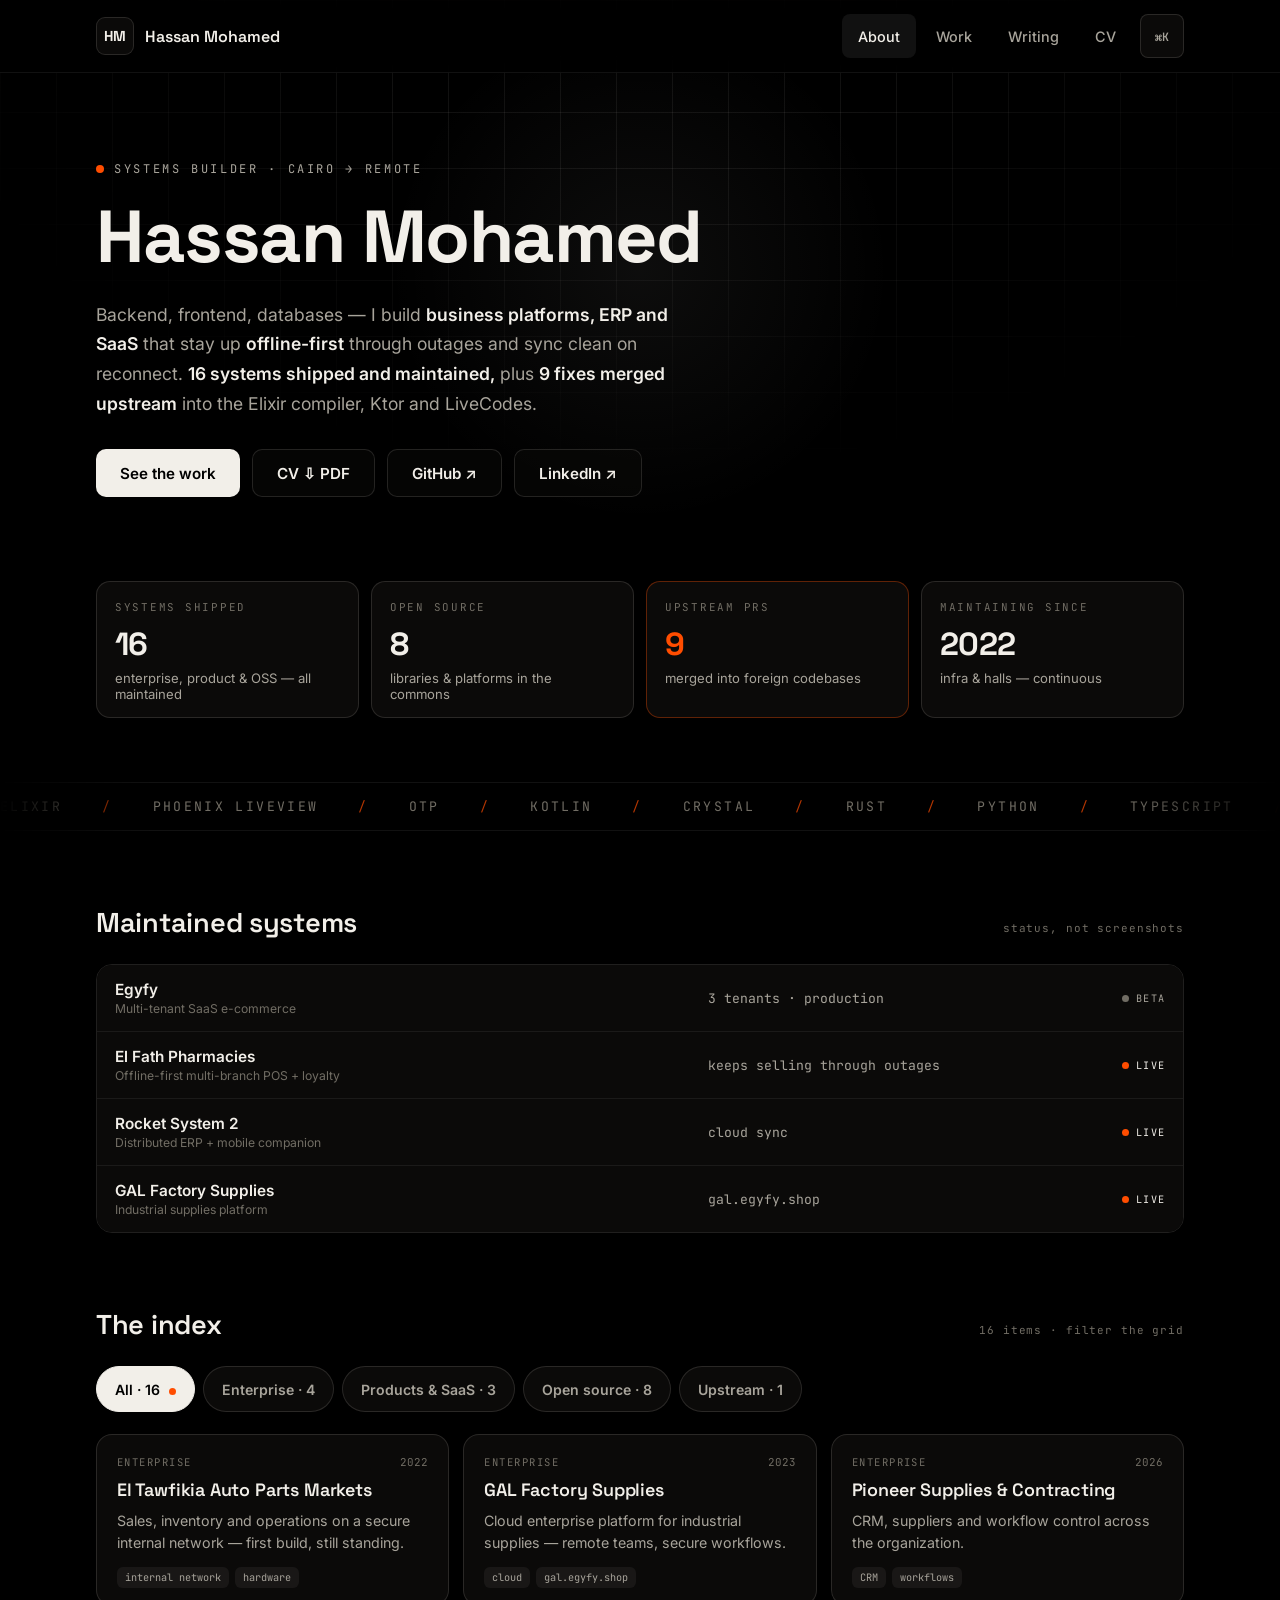
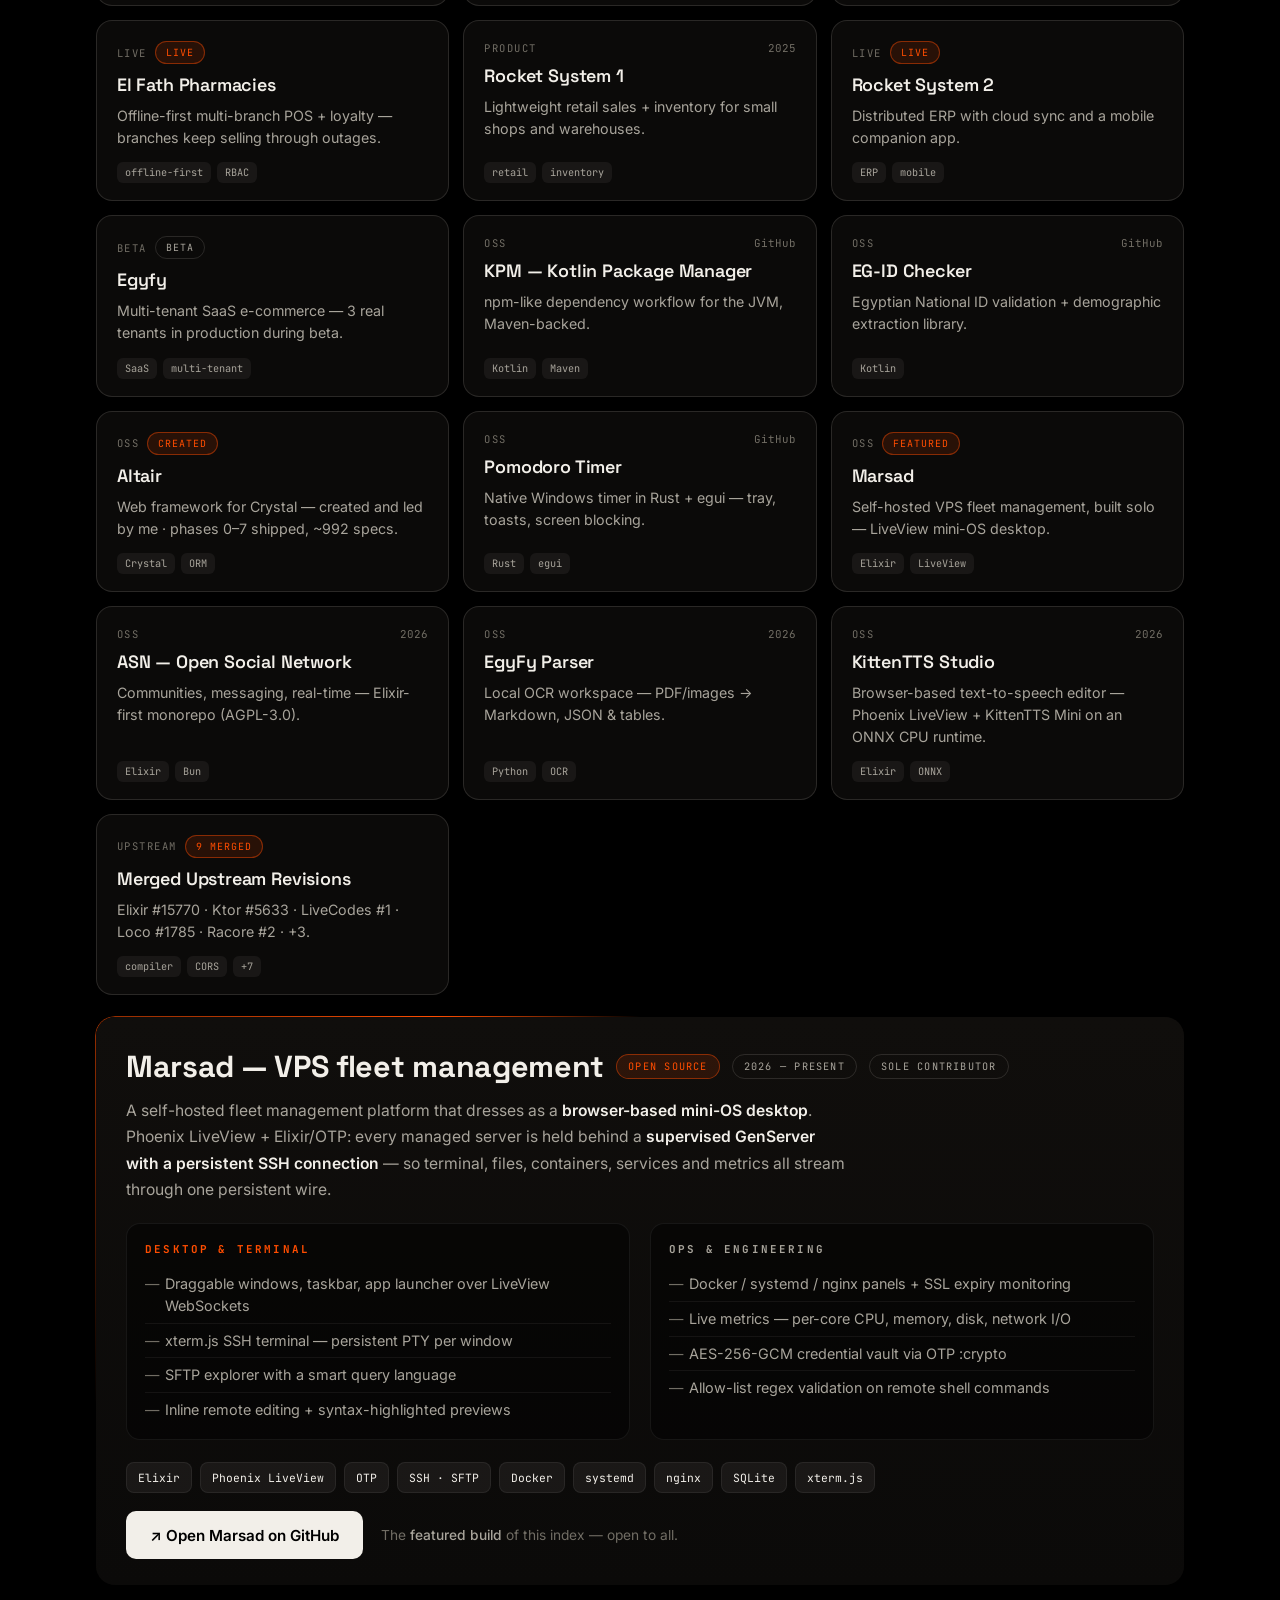
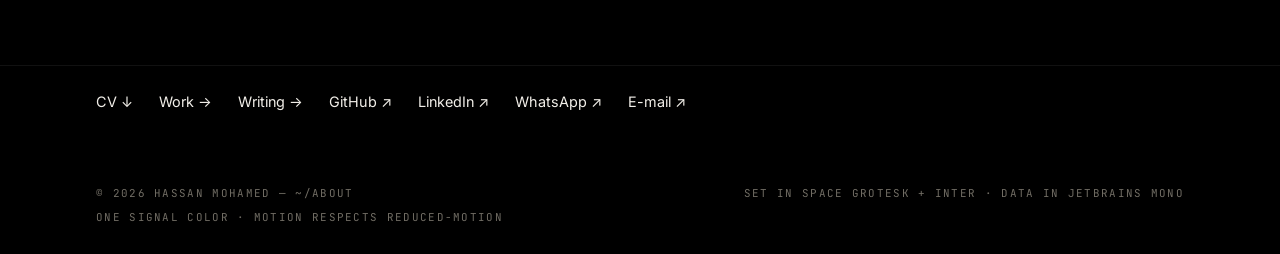
==== commit 2138d4b0: "Add merged browser-elixir PR #2 and bump upstream count to 9" ====
--- a/about.html
+++ b/about.html
@@ -33,7 +33,7 @@
       <span class="w" style="--w:0">Hassan</span>
       <span class="w" style="--w:1">Mohamed</span>
     </h1>
-    <p class="bio reveal" style="--d:.55s">Backend, frontend, databases — I build <b>business platforms, ERP and SaaS</b> that stay up <b>offline-first</b> through outages and sync clean on reconnect. <b>16 systems shipped and maintained,</b> plus <b>8 fixes merged upstream</b> into the Elixir compiler, Ktor and LiveCodes.</p>
+    <p class="bio reveal" style="--d:.55s">Backend, frontend, databases — I build <b>business platforms, ERP and SaaS</b> that stay up <b>offline-first</b> through outages and sync clean on reconnect. <b>16 systems shipped and maintained,</b> plus <b>9 fixes merged upstream</b> into the Elixir compiler, Ktor and LiveCodes.</p>
     <div class="cta-row reveal" style="--d:.7s">
       <a href="#projects" class="btn btn-a">See the work</a>
       <a href="cv.html" class="btn btn-b" title="Open CV — print or save as PDF">CV ⇩ PDF</a>
@@ -45,7 +45,7 @@
   <div class="stats">
     <div class="stat reveal" style="--d:.05s"><small>Systems shipped</small><b data-count="16">0</b><em>enterprise, product &amp; OSS — all maintained</em></div>
     <div class="stat reveal" style="--d:.12s"><small>Open source</small><b data-count="8">0</b><em>libraries &amp; platforms in the commons</em></div>
-    <div class="stat sigline reveal" style="--d:.19s"><small>Upstream PRs</small><b data-count="8">0</b><em>merged into foreign codebases</em></div>
+    <div class="stat sigline reveal" style="--d:.19s"><small>Upstream PRs</small><b data-count="9">0</b><em>merged into foreign codebases</em></div>
     <div class="stat reveal" style="--d:.26s"><small>Maintaining since</small><b>2022</b><em>infra &amp; halls — continuous</em></div>
   </div>
 </div>
@@ -178,10 +178,10 @@
         <div class="chips"><span>Elixir</span><span>ONNX</span></div>
       </a>
       <a class="card reveal" data-c="upstream" href="projects.html#upstream" style="--d:.3s">
-        <div class="chead"><span class="cat">Upstream</span><span class="pill live">8 MERGED</span></div>
+        <div class="chead"><span class="cat">Upstream</span><span class="pill live">9 MERGED</span></div>
         <h3>Merged Upstream Revisions</h3>
         <p>Elixir #15770 · Ktor #5633 · LiveCodes #1 · Loco #1785 · Racore #2 · +3.</p>
-        <div class="chips"><span>compiler</span><span>CORS</span><span>+6</span></div>
+        <div class="chips"><span>compiler</span><span>CORS</span><span>+7</span></div>
       </a>
     </div>
 
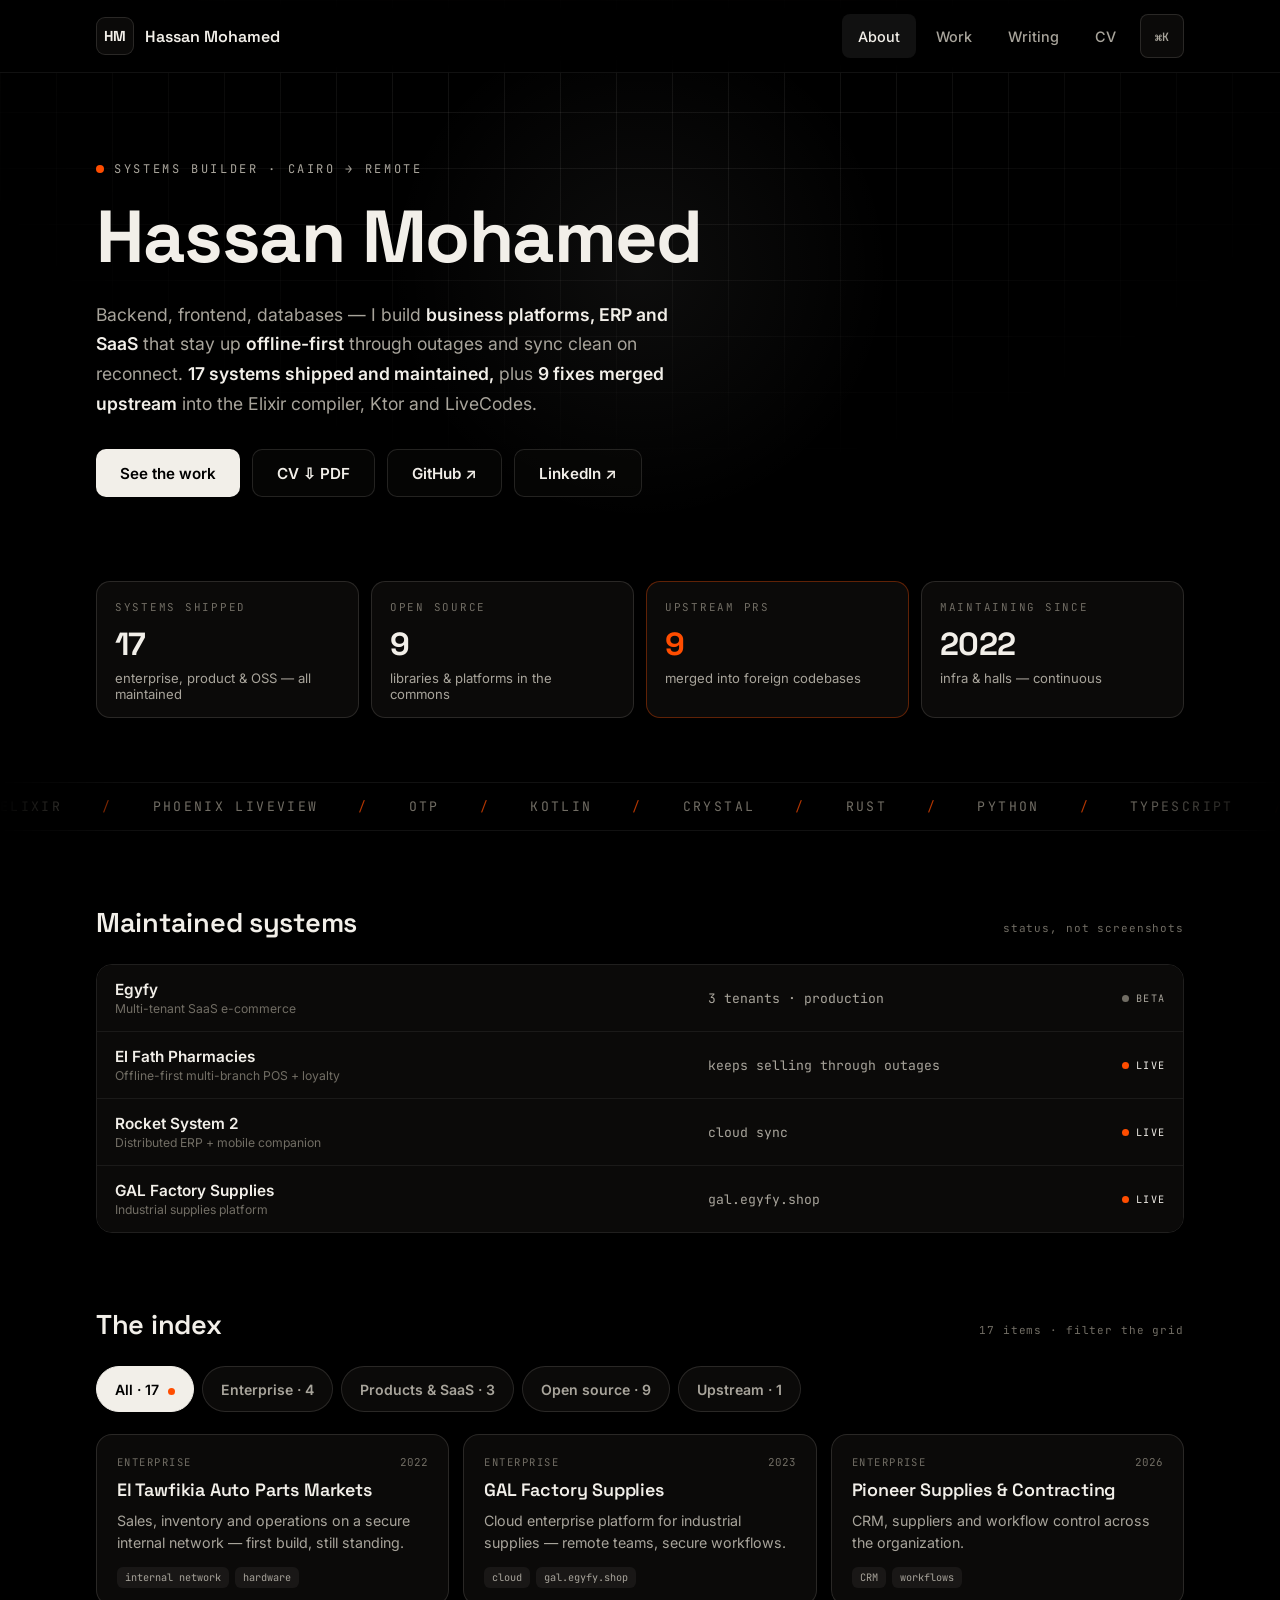
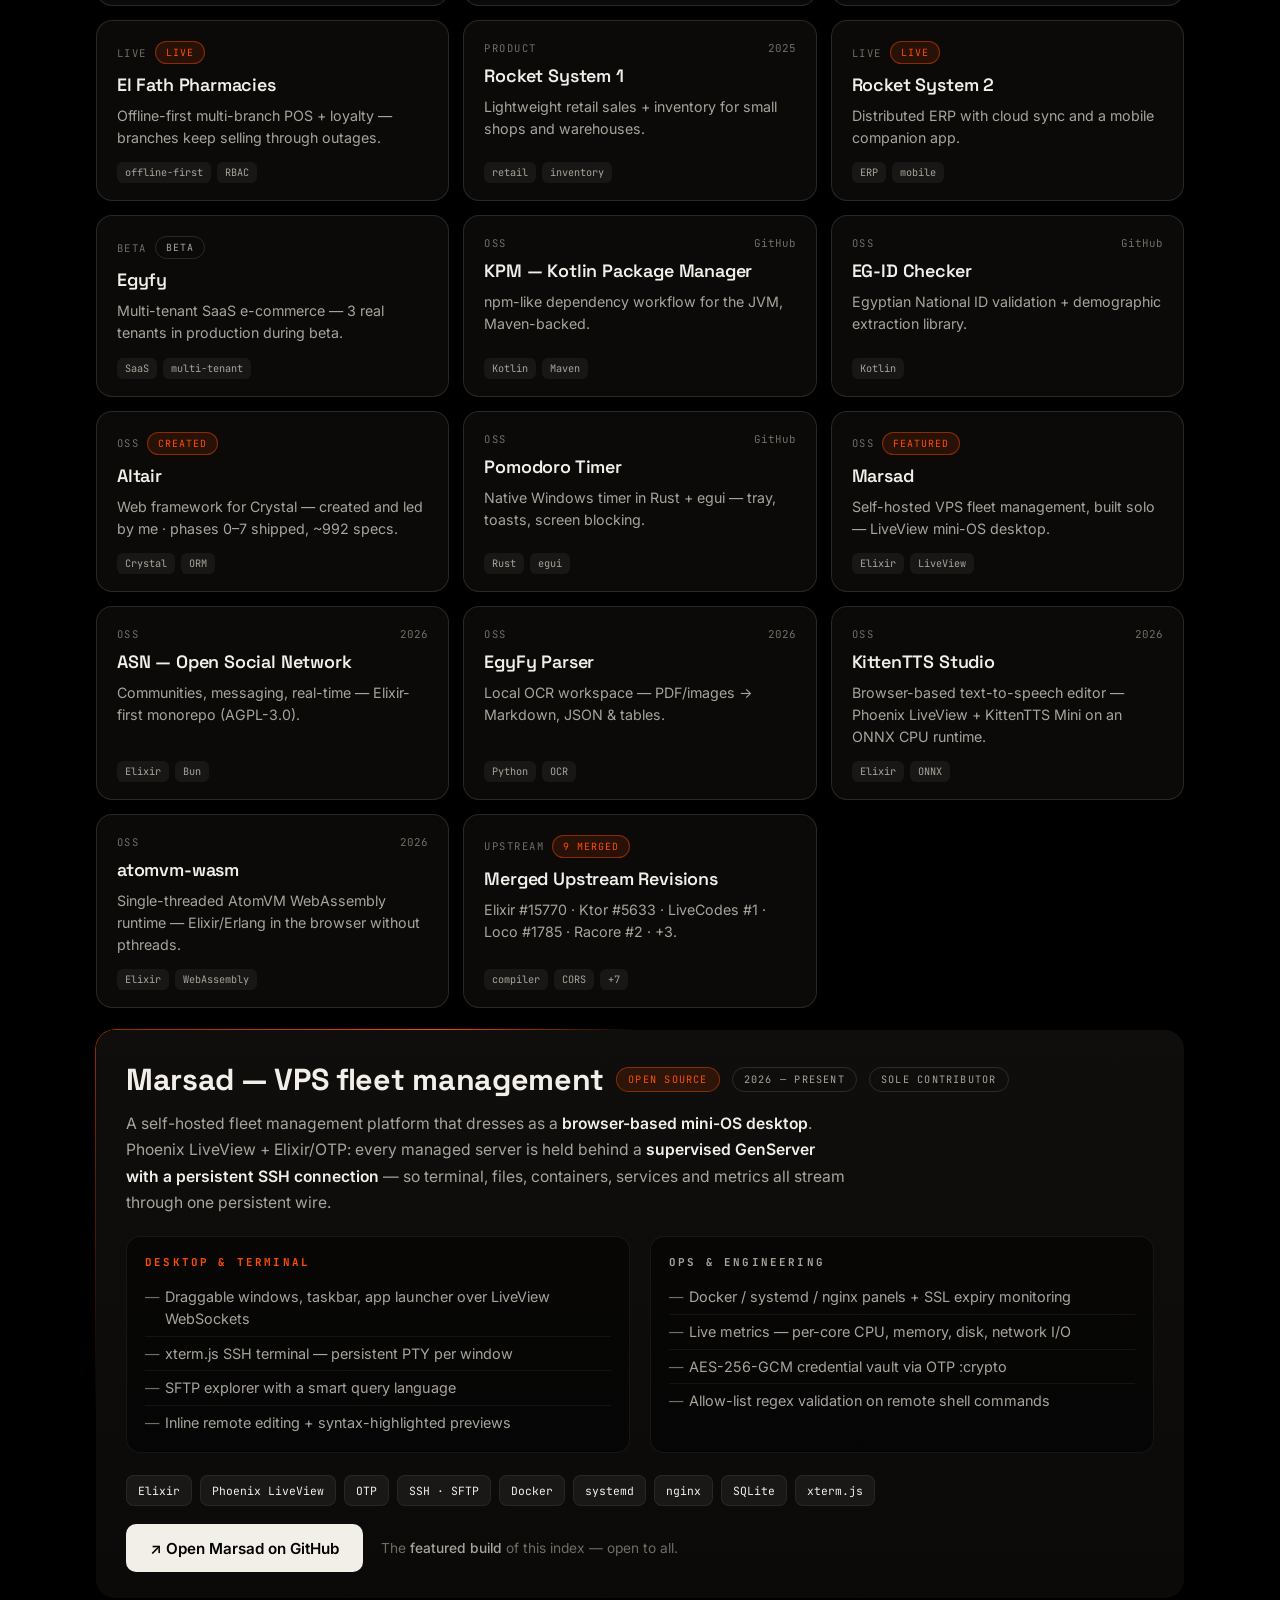
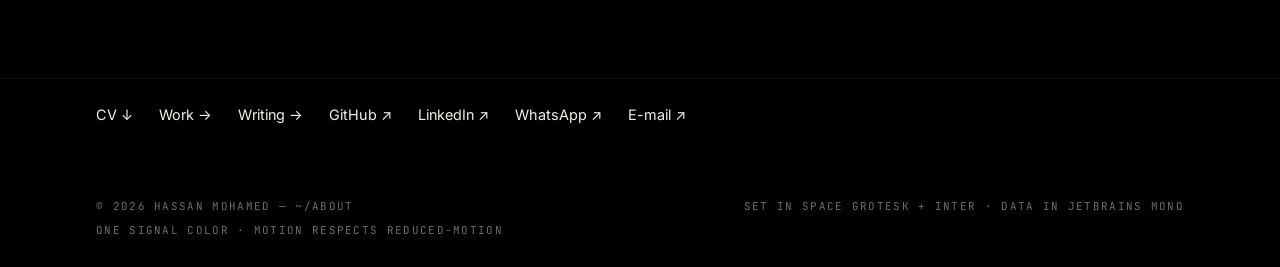
==== commit 8a69a8d0: "Add atomvm-wasm library to projects and CV" ====
--- a/about.html
+++ b/about.html
@@ -33,7 +33,7 @@
       <span class="w" style="--w:0">Hassan</span>
       <span class="w" style="--w:1">Mohamed</span>
     </h1>
-    <p class="bio reveal" style="--d:.55s">Backend, frontend, databases — I build <b>business platforms, ERP and SaaS</b> that stay up <b>offline-first</b> through outages and sync clean on reconnect. <b>16 systems shipped and maintained,</b> plus <b>9 fixes merged upstream</b> into the Elixir compiler, Ktor and LiveCodes.</p>
+    <p class="bio reveal" style="--d:.55s">Backend, frontend, databases — I build <b>business platforms, ERP and SaaS</b> that stay up <b>offline-first</b> through outages and sync clean on reconnect. <b>17 systems shipped and maintained,</b> plus <b>9 fixes merged upstream</b> into the Elixir compiler, Ktor and LiveCodes.</p>
     <div class="cta-row reveal" style="--d:.7s">
       <a href="#projects" class="btn btn-a">See the work</a>
       <a href="cv.html" class="btn btn-b" title="Open CV — print or save as PDF">CV ⇩ PDF</a>
@@ -43,8 +43,8 @@
   </header>
 
   <div class="stats">
-    <div class="stat reveal" style="--d:.05s"><small>Systems shipped</small><b data-count="16">0</b><em>enterprise, product &amp; OSS — all maintained</em></div>
-    <div class="stat reveal" style="--d:.12s"><small>Open source</small><b data-count="8">0</b><em>libraries &amp; platforms in the commons</em></div>
+    <div class="stat reveal" style="--d:.05s"><small>Systems shipped</small><b data-count="17">0</b><em>enterprise, product &amp; OSS — all maintained</em></div>
+    <div class="stat reveal" style="--d:.12s"><small>Open source</small><b data-count="9">0</b><em>libraries &amp; platforms in the commons</em></div>
     <div class="stat sigline reveal" style="--d:.19s"><small>Upstream PRs</small><b data-count="9">0</b><em>merged into foreign codebases</em></div>
     <div class="stat reveal" style="--d:.26s"><small>Maintaining since</small><b>2022</b><em>infra &amp; halls — continuous</em></div>
   </div>
@@ -75,14 +75,14 @@
   <section id="projects">
     <div class="sechead reveal">
       <h2 class="disp">The index</h2>
-      <span class="note">16 items · filter the grid</span>
+      <span class="note">17 items · filter the grid</span>
     </div>
 
     <div class="filters" id="filters">
-      <button data-f="all" class="on">All · 16</button>
+      <button data-f="all" class="on">All · 17</button>
       <button data-f="enterprise">Enterprise · 4</button>
       <button data-f="product">Products &amp; SaaS · 3</button>
-      <button data-f="oss">Open source · 8</button>
+      <button data-f="oss">Open source · 9</button>
       <button data-f="upstream">Upstream · 1</button>
     </div>
 
@@ -176,6 +176,12 @@
         <h3>KittenTTS Studio</h3>
         <p>Browser-based text-to-speech editor — Phoenix LiveView + KittenTTS Mini on an ONNX CPU runtime.</p>
         <div class="chips"><span>Elixir</span><span>ONNX</span></div>
+      </a>
+      <a class="card reveal" data-c="oss" href="https://github.com/HMH-3080/atomvm-wasm" target="_blank" rel="noopener" style="--d:.34s">
+        <div class="chead"><span class="cat">OSS</span><span class="yr">2026</span></div>
+        <h3>atomvm-wasm</h3>
+        <p>Single-threaded AtomVM WebAssembly runtime — Elixir/Erlang in the browser without pthreads.</p>
+        <div class="chips"><span>Elixir</span><span>WebAssembly</span></div>
       </a>
       <a class="card reveal" data-c="upstream" href="projects.html#upstream" style="--d:.3s">
         <div class="chead"><span class="cat">Upstream</span><span class="pill live">9 MERGED</span></div>
@@ -280,6 +286,7 @@
     { group: "Work", title: "ASN — open social network", hint: "oss", run: function() { window.location.href = "projects.html#asn"; } },
     { group: "Work", title: "EgyFy Parser — local OCR", hint: "oss", run: function() { window.location.href = "projects.html#egyfy-parser"; } },
     { group: "Work", title: "KittenTTS Studio — browser TTS editor", hint: "oss", run: function() { window.location.href = "https://github.com/HMH-3080/kitten-tts-studio"; } },
+    { group: "Work", title: "atomvm-wasm — Elixir in the browser", hint: "oss", run: function() { window.location.href = "https://github.com/HMH-3080/atomvm-wasm"; } },
     { group: "Work", title: "Merged upstream contributions", hint: "elixir · ktor · livecodes", run: function() { window.location.href = "projects.html#upstream"; } },
     { group: "Writing", title: "Backpressure: when the chef outruns the waiter", run: function() { window.location.href = "articles.html?f=backpressure-fast-producer-slow-consumer.md"; } },
     { group: "Writing", title: "The BEAM memory model: isolation instead of sharing", run: function() { window.location.href = "articles.html?f=beam-memory-model-isolation.md"; } },
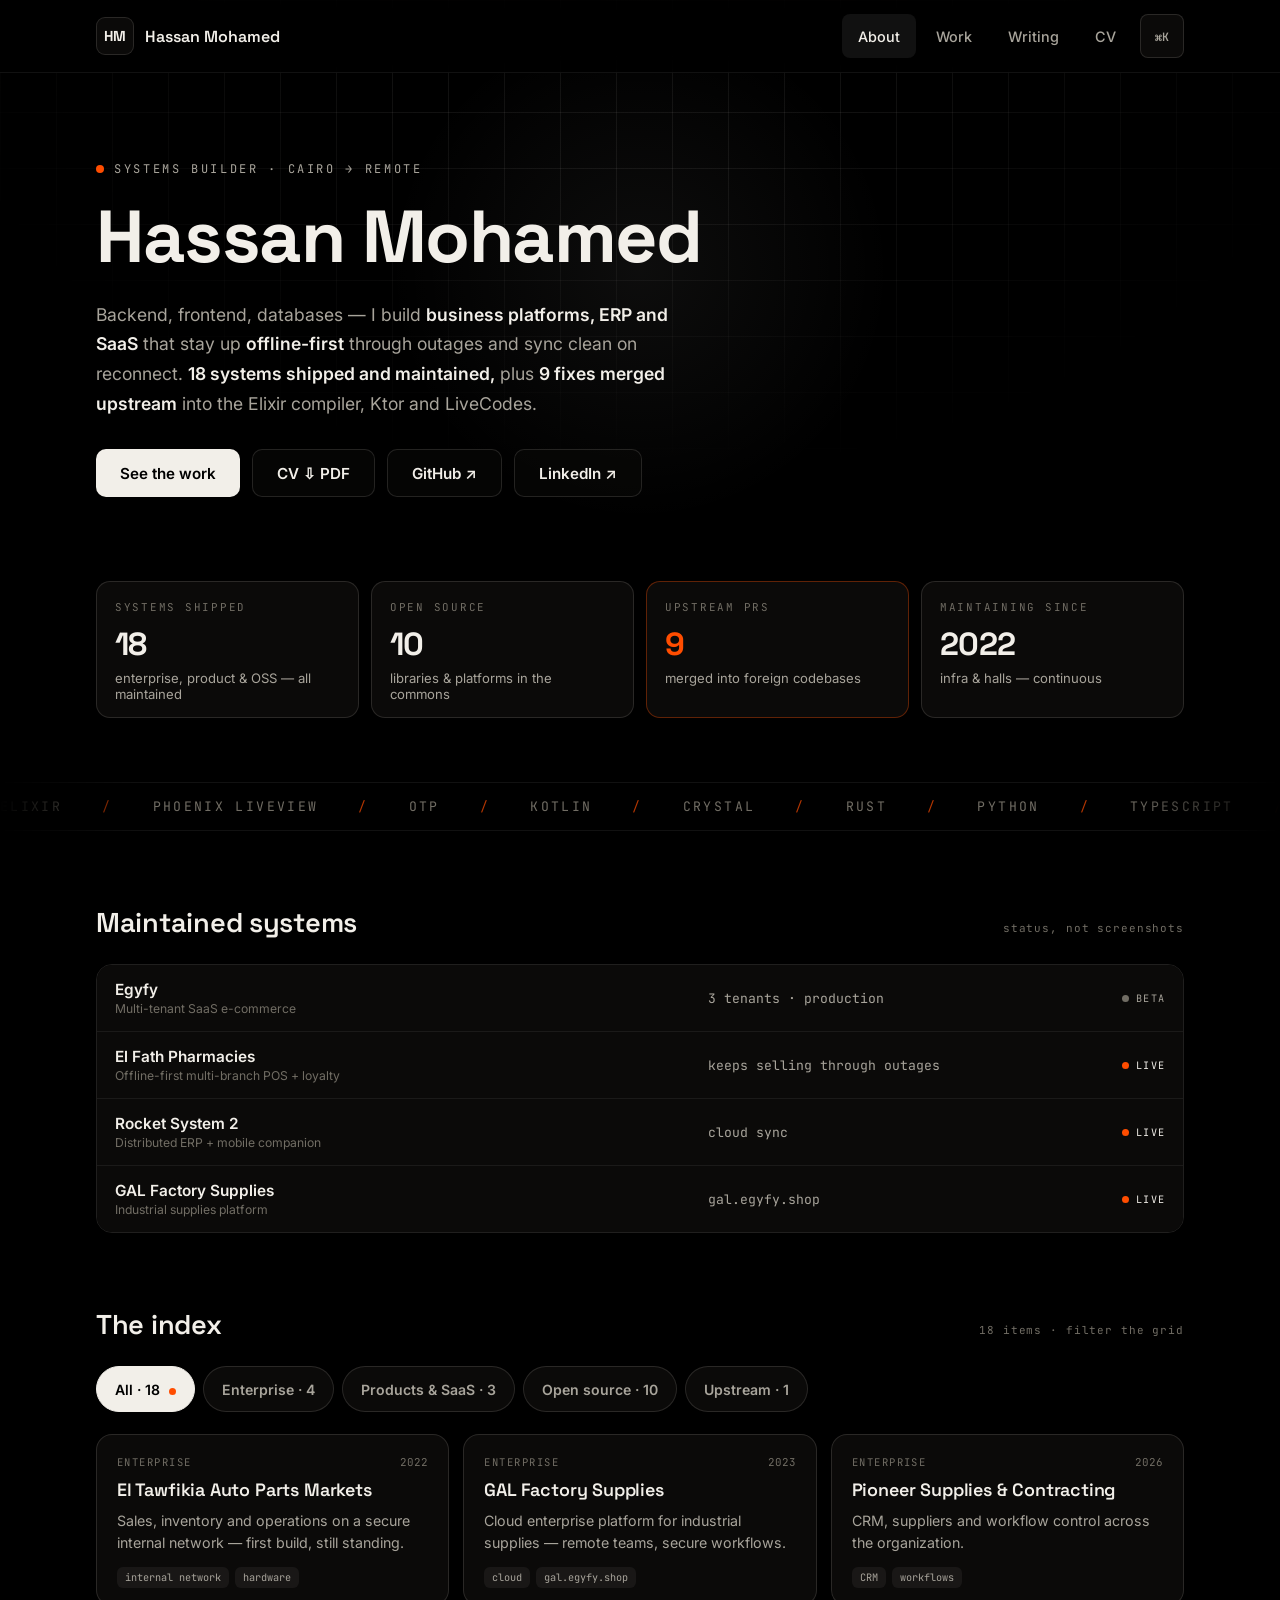
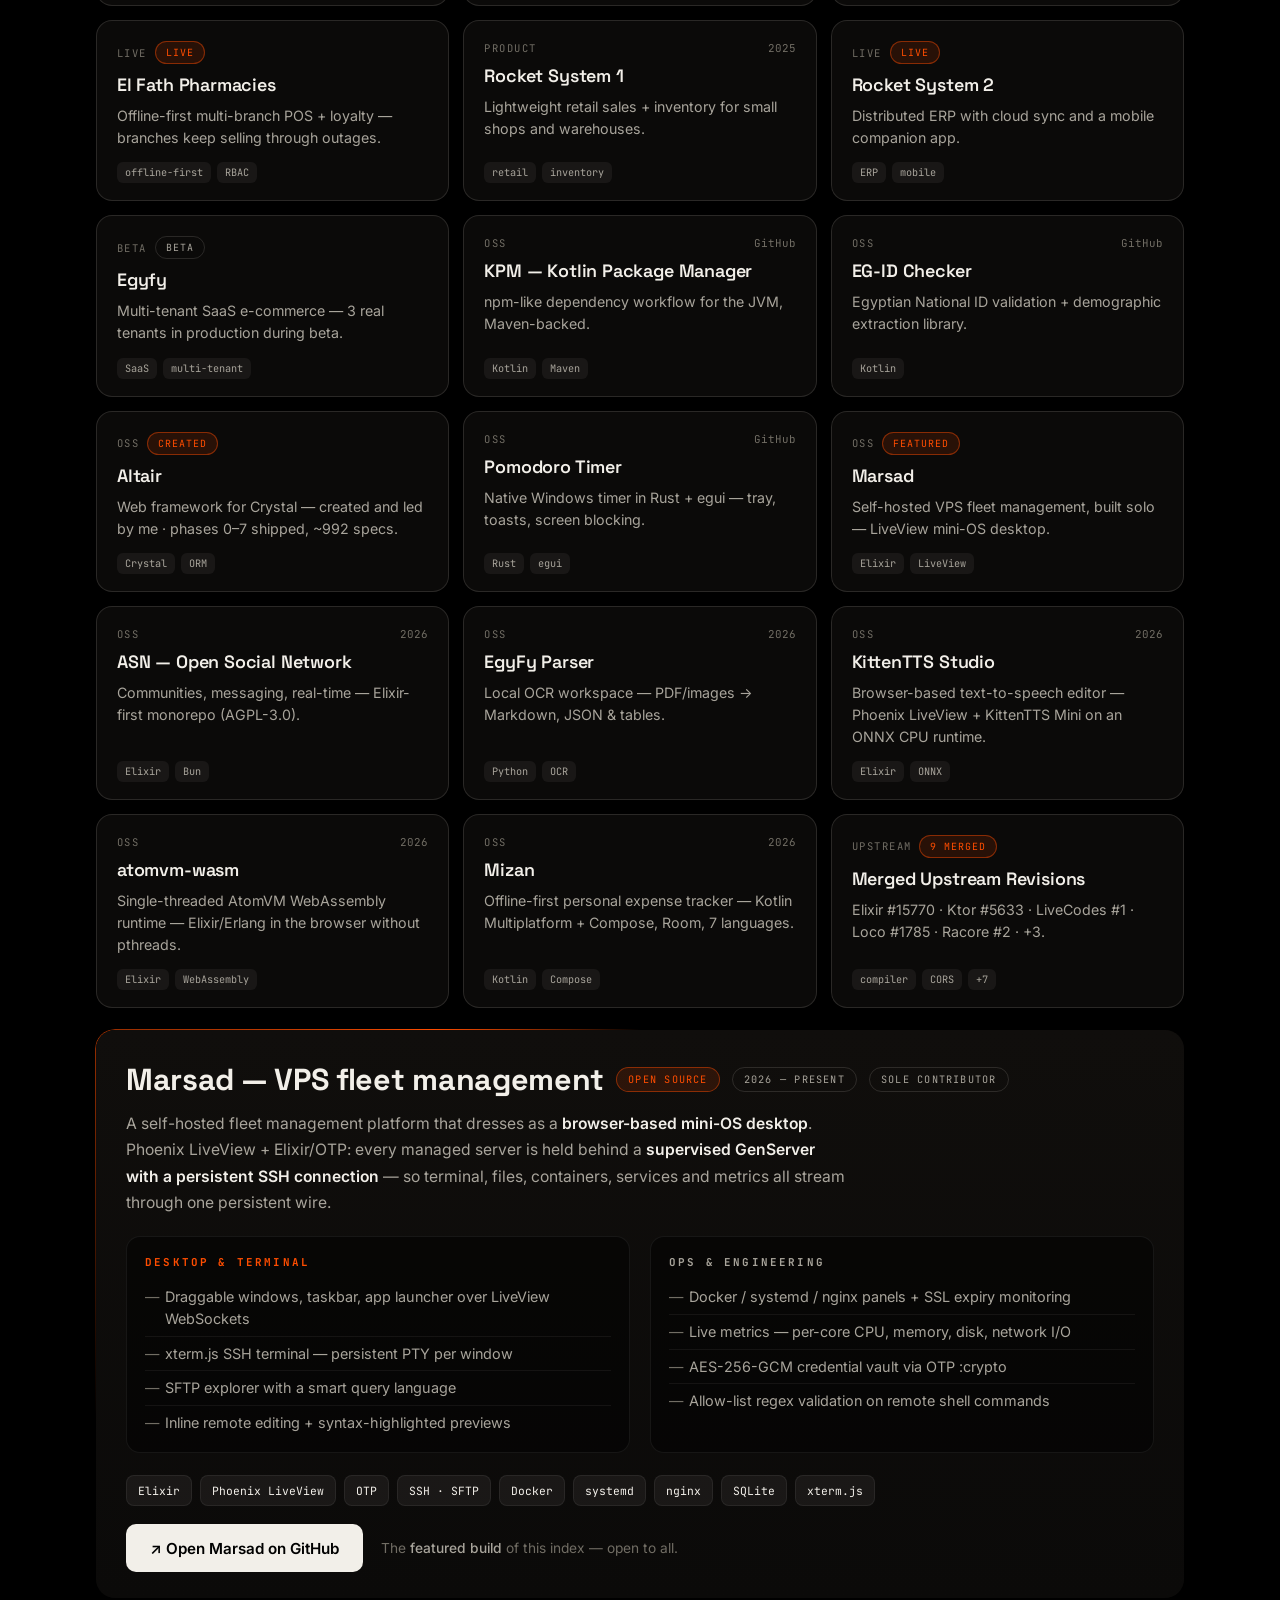
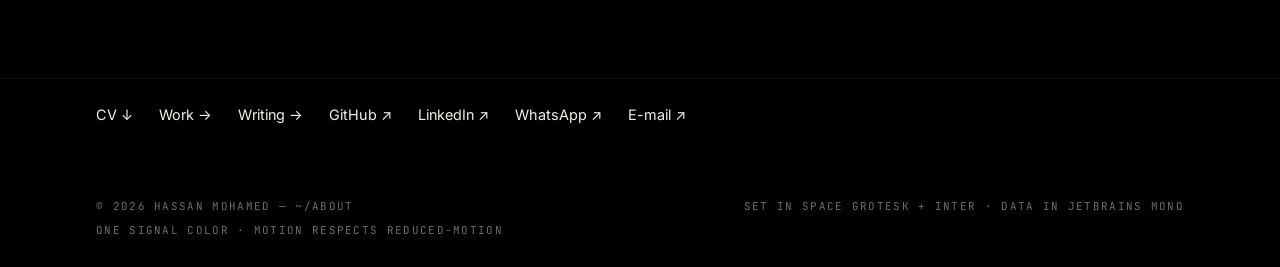
==== commit e6e3f60a: "Add Mizan expense tracker to projects and CV" ====
--- a/about.html
+++ b/about.html
@@ -33,7 +33,7 @@
       <span class="w" style="--w:0">Hassan</span>
       <span class="w" style="--w:1">Mohamed</span>
     </h1>
-    <p class="bio reveal" style="--d:.55s">Backend, frontend, databases — I build <b>business platforms, ERP and SaaS</b> that stay up <b>offline-first</b> through outages and sync clean on reconnect. <b>17 systems shipped and maintained,</b> plus <b>9 fixes merged upstream</b> into the Elixir compiler, Ktor and LiveCodes.</p>
+    <p class="bio reveal" style="--d:.55s">Backend, frontend, databases — I build <b>business platforms, ERP and SaaS</b> that stay up <b>offline-first</b> through outages and sync clean on reconnect. <b>18 systems shipped and maintained,</b> plus <b>9 fixes merged upstream</b> into the Elixir compiler, Ktor and LiveCodes.</p>
     <div class="cta-row reveal" style="--d:.7s">
       <a href="#projects" class="btn btn-a">See the work</a>
       <a href="cv.html" class="btn btn-b" title="Open CV — print or save as PDF">CV ⇩ PDF</a>
@@ -43,8 +43,8 @@
   </header>
 
   <div class="stats">
-    <div class="stat reveal" style="--d:.05s"><small>Systems shipped</small><b data-count="17">0</b><em>enterprise, product &amp; OSS — all maintained</em></div>
-    <div class="stat reveal" style="--d:.12s"><small>Open source</small><b data-count="9">0</b><em>libraries &amp; platforms in the commons</em></div>
+    <div class="stat reveal" style="--d:.05s"><small>Systems shipped</small><b data-count="18">0</b><em>enterprise, product &amp; OSS — all maintained</em></div>
+    <div class="stat reveal" style="--d:.12s"><small>Open source</small><b data-count="10">0</b><em>libraries &amp; platforms in the commons</em></div>
     <div class="stat sigline reveal" style="--d:.19s"><small>Upstream PRs</small><b data-count="9">0</b><em>merged into foreign codebases</em></div>
     <div class="stat reveal" style="--d:.26s"><small>Maintaining since</small><b>2022</b><em>infra &amp; halls — continuous</em></div>
   </div>
@@ -75,14 +75,14 @@
   <section id="projects">
     <div class="sechead reveal">
       <h2 class="disp">The index</h2>
-      <span class="note">17 items · filter the grid</span>
+      <span class="note">18 items · filter the grid</span>
     </div>
 
     <div class="filters" id="filters">
-      <button data-f="all" class="on">All · 17</button>
+      <button data-f="all" class="on">All · 18</button>
       <button data-f="enterprise">Enterprise · 4</button>
       <button data-f="product">Products &amp; SaaS · 3</button>
-      <button data-f="oss">Open source · 9</button>
+      <button data-f="oss">Open source · 10</button>
       <button data-f="upstream">Upstream · 1</button>
     </div>
 
@@ -182,6 +182,12 @@
         <h3>atomvm-wasm</h3>
         <p>Single-threaded AtomVM WebAssembly runtime — Elixir/Erlang in the browser without pthreads.</p>
         <div class="chips"><span>Elixir</span><span>WebAssembly</span></div>
+      </a>
+      <a class="card reveal" data-c="oss" href="https://github.com/Arab-Open-Source/Mizan" target="_blank" rel="noopener" style="--d:.38s">
+        <div class="chead"><span class="cat">OSS</span><span class="yr">2026</span></div>
+        <h3>Mizan</h3>
+        <p>Offline-first personal expense tracker — Kotlin Multiplatform + Compose, Room, 7 languages.</p>
+        <div class="chips"><span>Kotlin</span><span>Compose</span></div>
       </a>
       <a class="card reveal" data-c="upstream" href="projects.html#upstream" style="--d:.3s">
         <div class="chead"><span class="cat">Upstream</span><span class="pill live">9 MERGED</span></div>
@@ -287,6 +293,7 @@
     { group: "Work", title: "EgyFy Parser — local OCR", hint: "oss", run: function() { window.location.href = "projects.html#egyfy-parser"; } },
     { group: "Work", title: "KittenTTS Studio — browser TTS editor", hint: "oss", run: function() { window.location.href = "https://github.com/HMH-3080/kitten-tts-studio"; } },
     { group: "Work", title: "atomvm-wasm — Elixir in the browser", hint: "oss", run: function() { window.location.href = "https://github.com/HMH-3080/atomvm-wasm"; } },
+    { group: "Work", title: "Mizan — offline expense tracker", hint: "oss", run: function() { window.location.href = "https://github.com/Arab-Open-Source/Mizan"; } },
     { group: "Work", title: "Merged upstream contributions", hint: "elixir · ktor · livecodes", run: function() { window.location.href = "projects.html#upstream"; } },
     { group: "Writing", title: "Backpressure: when the chef outruns the waiter", run: function() { window.location.href = "articles.html?f=backpressure-fast-producer-slow-consumer.md"; } },
     { group: "Writing", title: "The BEAM memory model: isolation instead of sharing", run: function() { window.location.href = "articles.html?f=beam-memory-model-isolation.md"; } },
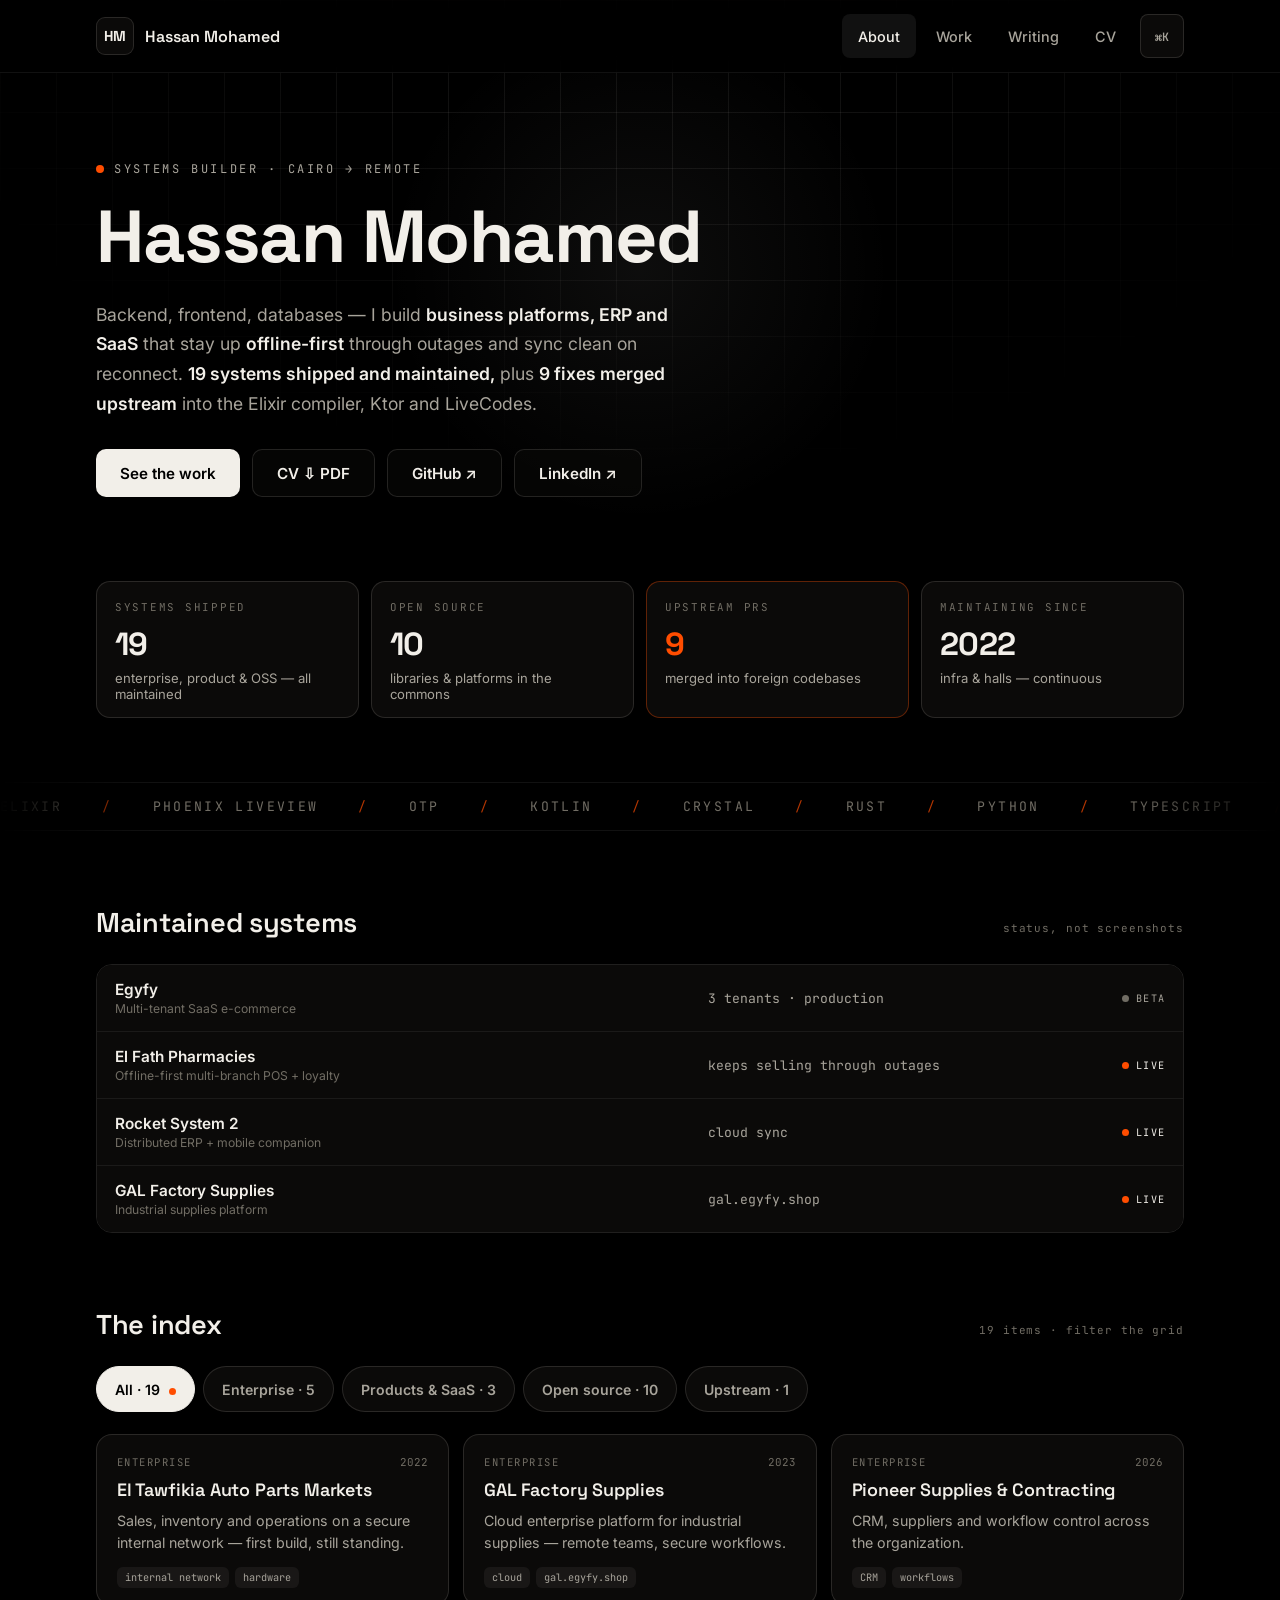
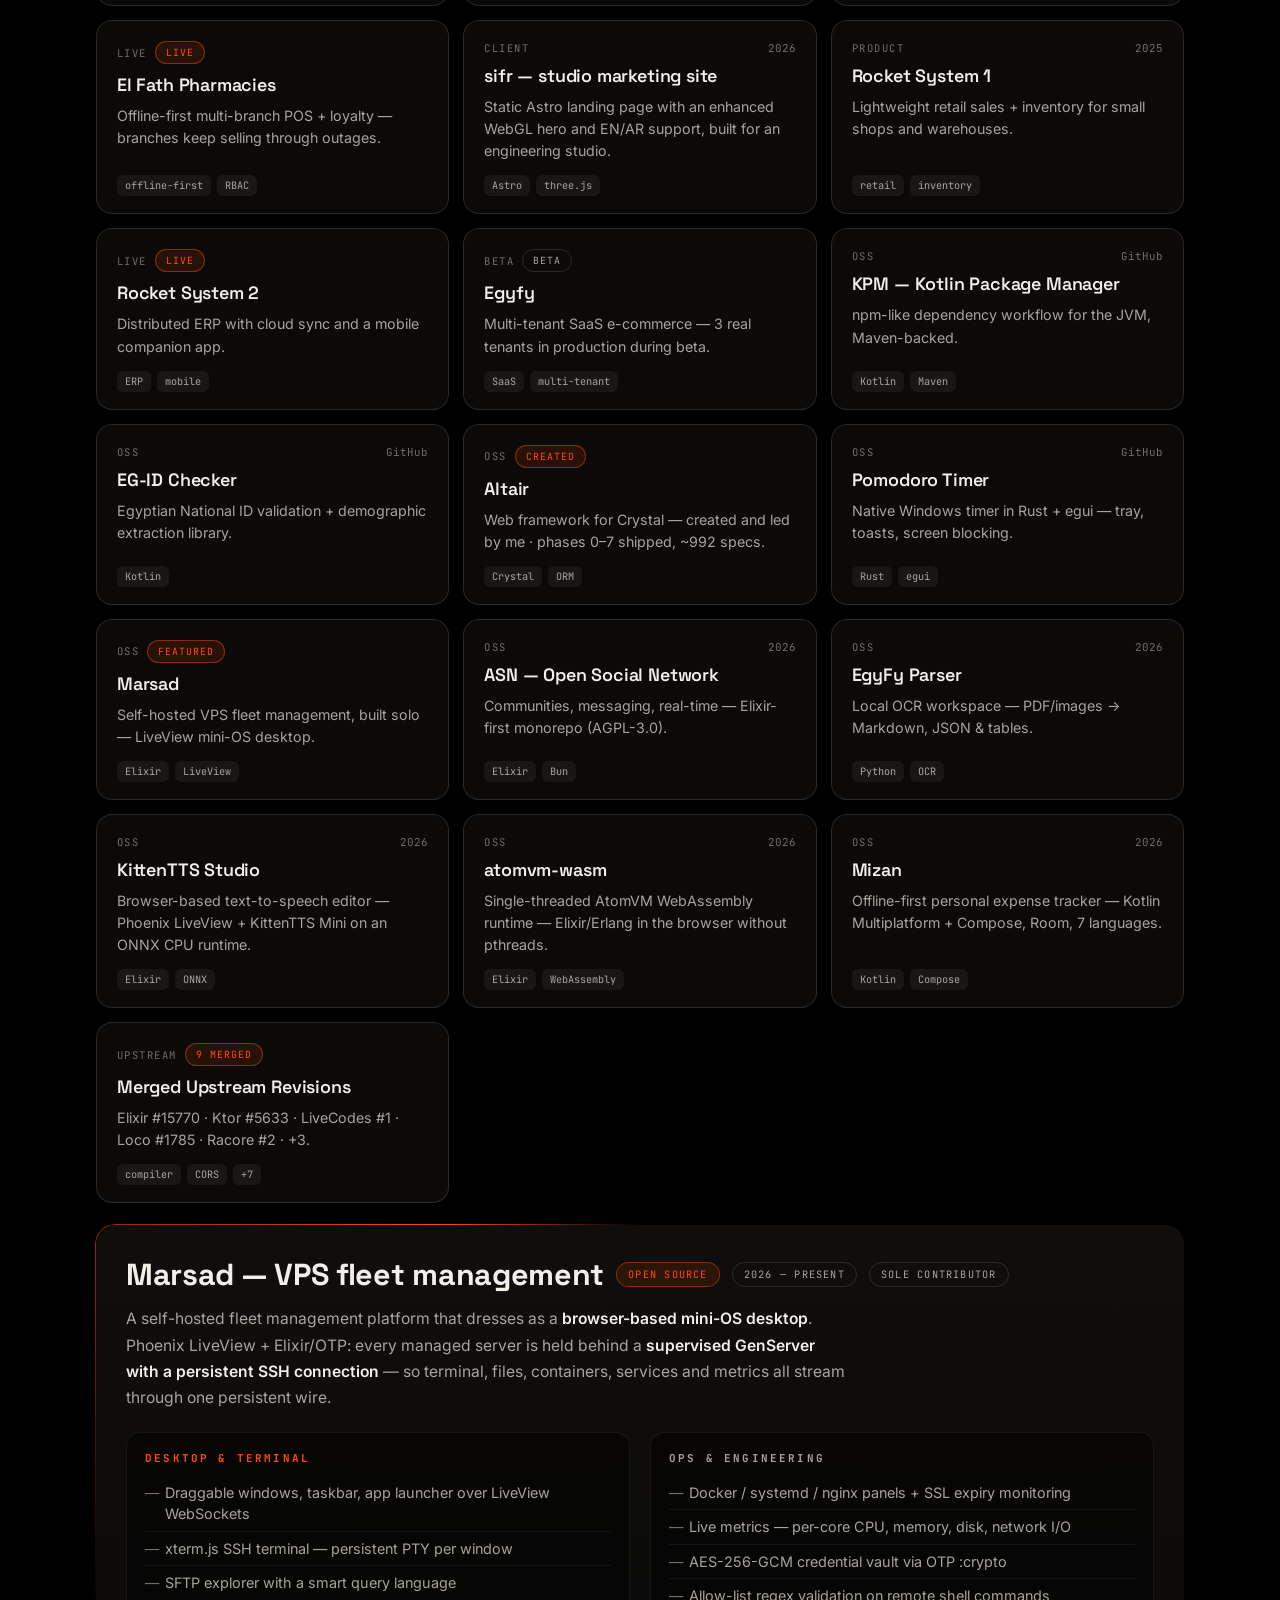
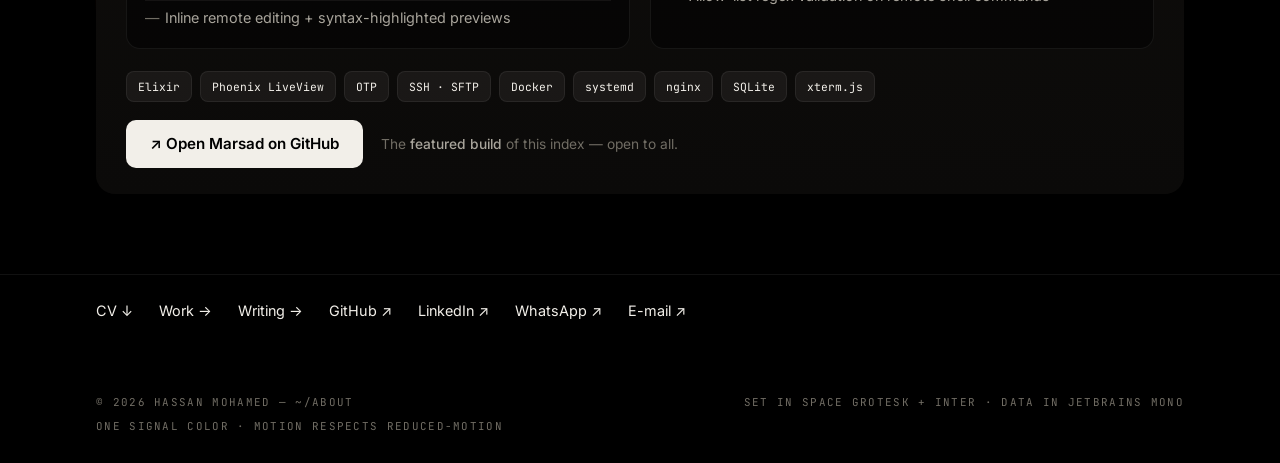
==== commit 81fa03c6: "Add sifr client landing page to projects and CV" ====
--- a/about.html
+++ b/about.html
@@ -33,7 +33,7 @@
       <span class="w" style="--w:0">Hassan</span>
       <span class="w" style="--w:1">Mohamed</span>
     </h1>
-    <p class="bio reveal" style="--d:.55s">Backend, frontend, databases — I build <b>business platforms, ERP and SaaS</b> that stay up <b>offline-first</b> through outages and sync clean on reconnect. <b>18 systems shipped and maintained,</b> plus <b>9 fixes merged upstream</b> into the Elixir compiler, Ktor and LiveCodes.</p>
+    <p class="bio reveal" style="--d:.55s">Backend, frontend, databases — I build <b>business platforms, ERP and SaaS</b> that stay up <b>offline-first</b> through outages and sync clean on reconnect. <b>19 systems shipped and maintained,</b> plus <b>9 fixes merged upstream</b> into the Elixir compiler, Ktor and LiveCodes.</p>
     <div class="cta-row reveal" style="--d:.7s">
       <a href="#projects" class="btn btn-a">See the work</a>
       <a href="cv.html" class="btn btn-b" title="Open CV — print or save as PDF">CV ⇩ PDF</a>
@@ -43,7 +43,7 @@
   </header>
 
   <div class="stats">
-    <div class="stat reveal" style="--d:.05s"><small>Systems shipped</small><b data-count="18">0</b><em>enterprise, product &amp; OSS — all maintained</em></div>
+    <div class="stat reveal" style="--d:.05s"><small>Systems shipped</small><b data-count="19">0</b><em>enterprise, product &amp; OSS — all maintained</em></div>
     <div class="stat reveal" style="--d:.12s"><small>Open source</small><b data-count="10">0</b><em>libraries &amp; platforms in the commons</em></div>
     <div class="stat sigline reveal" style="--d:.19s"><small>Upstream PRs</small><b data-count="9">0</b><em>merged into foreign codebases</em></div>
     <div class="stat reveal" style="--d:.26s"><small>Maintaining since</small><b>2022</b><em>infra &amp; halls — continuous</em></div>
@@ -75,12 +75,12 @@
   <section id="projects">
     <div class="sechead reveal">
       <h2 class="disp">The index</h2>
-      <span class="note">18 items · filter the grid</span>
+      <span class="note">19 items · filter the grid</span>
     </div>
 
     <div class="filters" id="filters">
-      <button data-f="all" class="on">All · 18</button>
-      <button data-f="enterprise">Enterprise · 4</button>
+      <button data-f="all" class="on">All · 19</button>
+      <button data-f="enterprise">Enterprise · 5</button>
       <button data-f="product">Products &amp; SaaS · 3</button>
       <button data-f="oss">Open source · 10</button>
       <button data-f="upstream">Upstream · 1</button>
@@ -110,6 +110,12 @@
         <h3>El Fath Pharmacies</h3>
         <p>Offline-first multi-branch POS + loyalty — branches keep selling through outages.</p>
         <div class="chips"><span>offline-first</span><span>RBAC</span></div>
+      </a>
+      <a class="card reveal" data-c="enterprise" href="projects.html#sifr" style="--d:.18s">
+        <div class="chead"><span class="cat">Client</span><span class="yr">2026</span></div>
+        <h3>sifr — studio marketing site</h3>
+        <p>Static Astro landing page with an enhanced WebGL hero and EN/AR support, built for an engineering studio.</p>
+        <div class="chips"><span>Astro</span><span>three.js</span></div>
       </a>
       <a class="card reveal" data-c="product" href="projects.html#rocket1" style="--d:.02s">
         <div class="chead"><span class="cat">Product</span><span class="yr">2025</span></div>
@@ -294,6 +300,7 @@
     { group: "Work", title: "KittenTTS Studio — browser TTS editor", hint: "oss", run: function() { window.location.href = "https://github.com/HMH-3080/kitten-tts-studio"; } },
     { group: "Work", title: "atomvm-wasm — Elixir in the browser", hint: "oss", run: function() { window.location.href = "https://github.com/HMH-3080/atomvm-wasm"; } },
     { group: "Work", title: "Mizan — offline expense tracker", hint: "oss", run: function() { window.location.href = "https://github.com/Arab-Open-Source/Mizan"; } },
+    { group: "Work", title: "sifr — studio marketing site", hint: "client", run: function() { window.location.href = "https://github.com/HMH-3080/sifr-astro"; } },
     { group: "Work", title: "Merged upstream contributions", hint: "elixir · ktor · livecodes", run: function() { window.location.href = "projects.html#upstream"; } },
     { group: "Writing", title: "Backpressure: when the chef outruns the waiter", run: function() { window.location.href = "articles.html?f=backpressure-fast-producer-slow-consumer.md"; } },
     { group: "Writing", title: "The BEAM memory model: isolation instead of sharing", run: function() { window.location.href = "articles.html?f=beam-memory-model-isolation.md"; } },
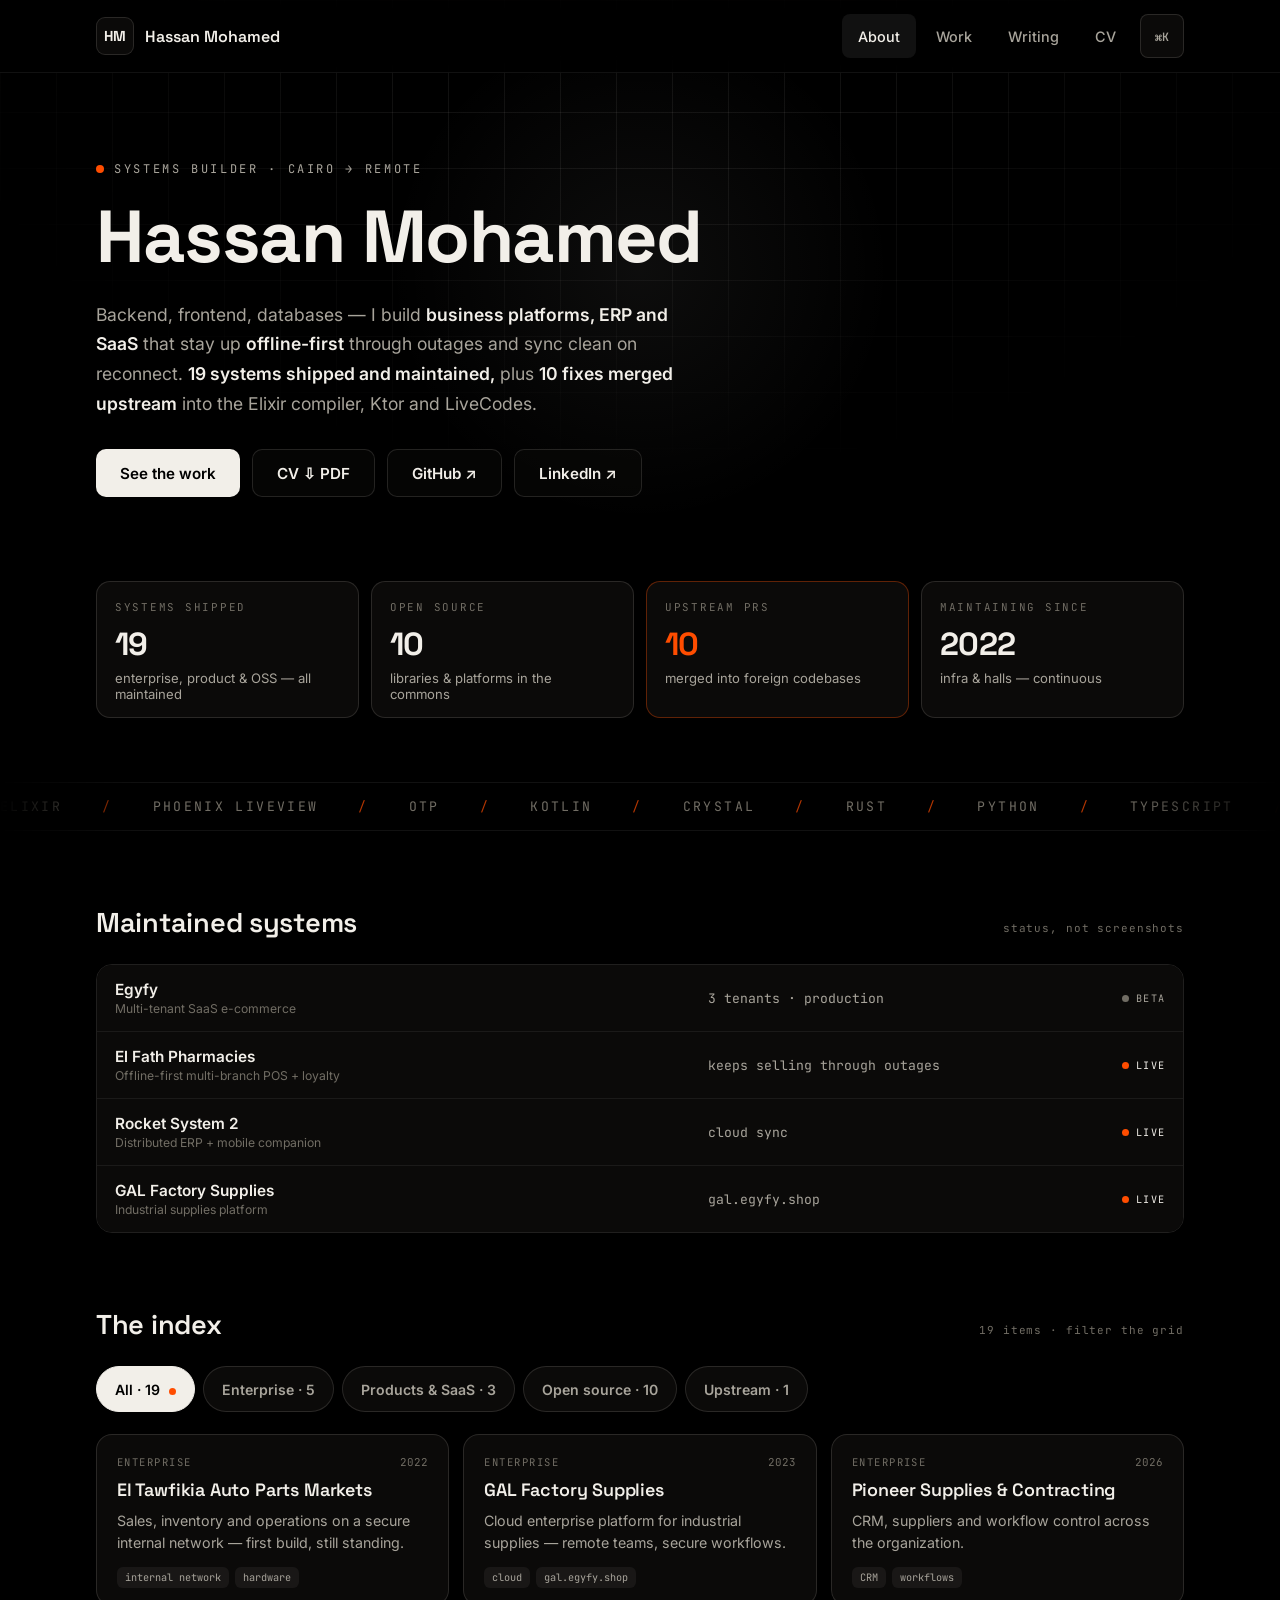
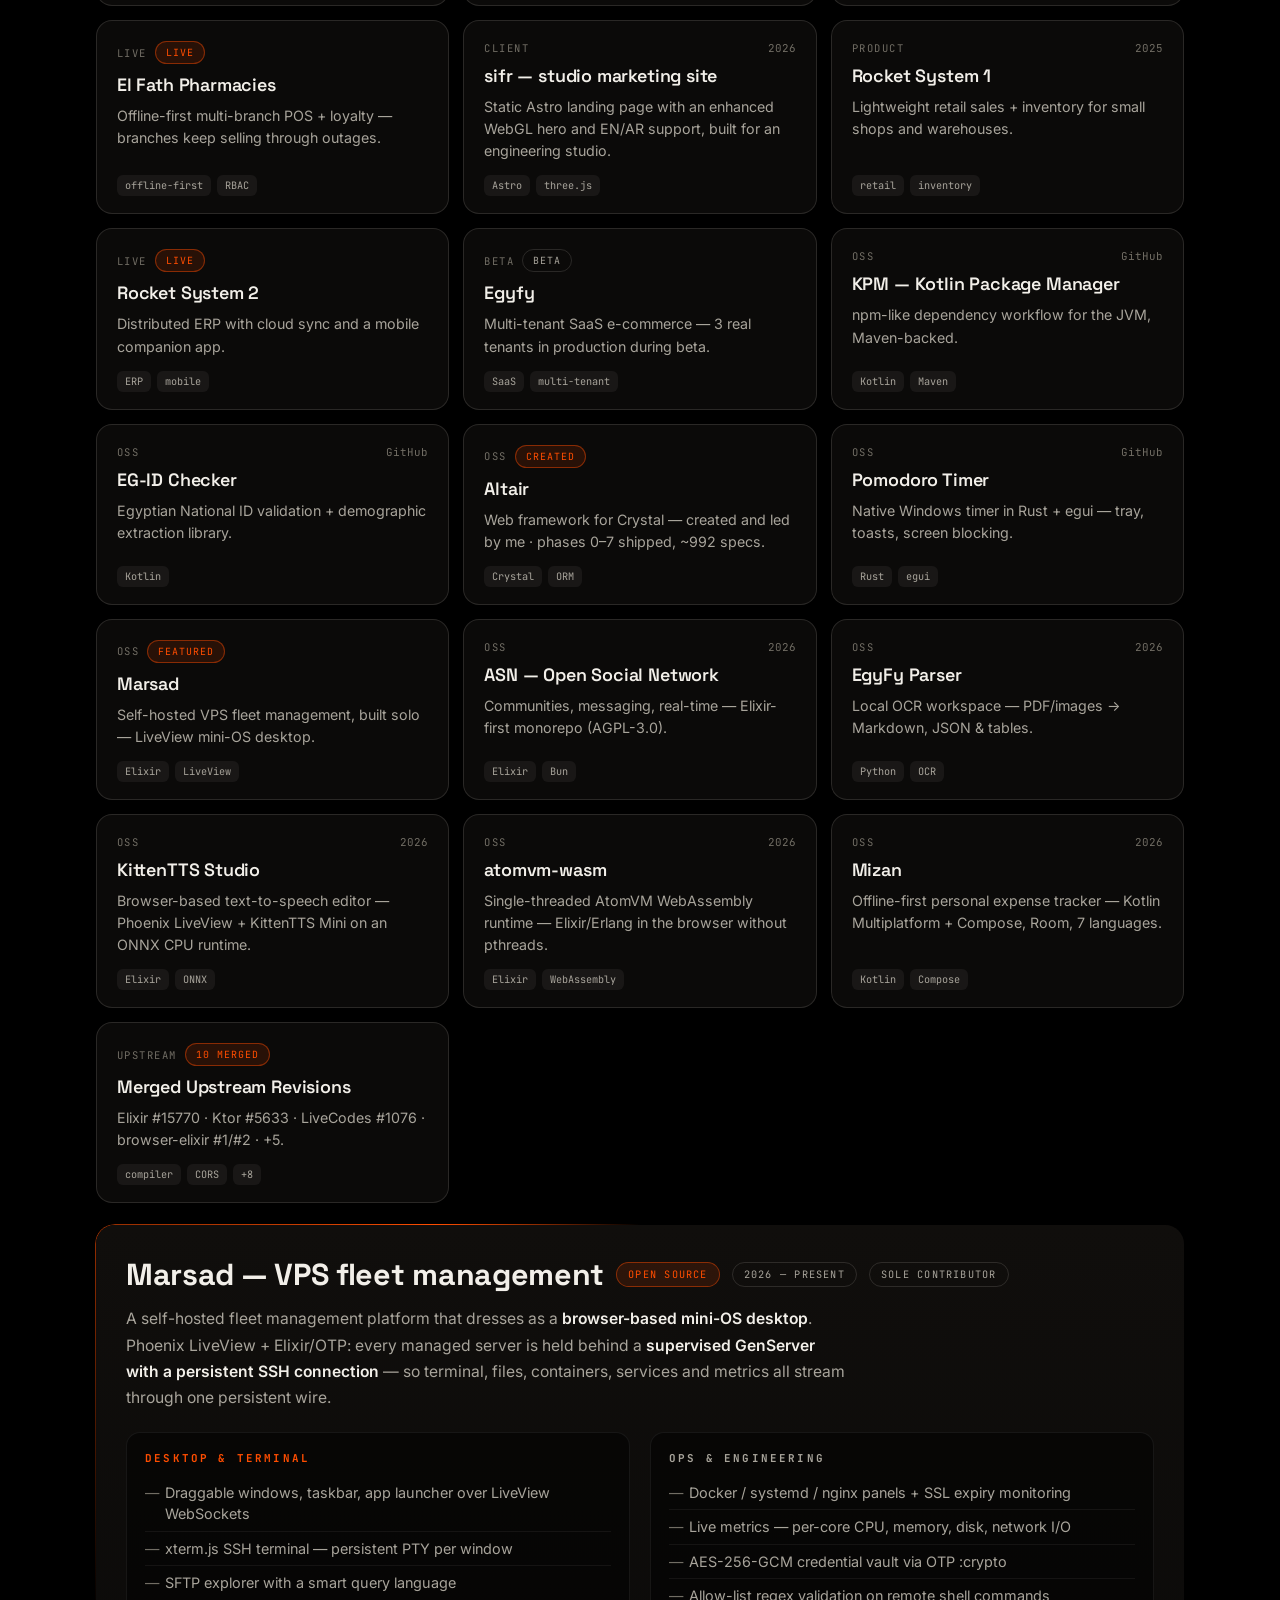
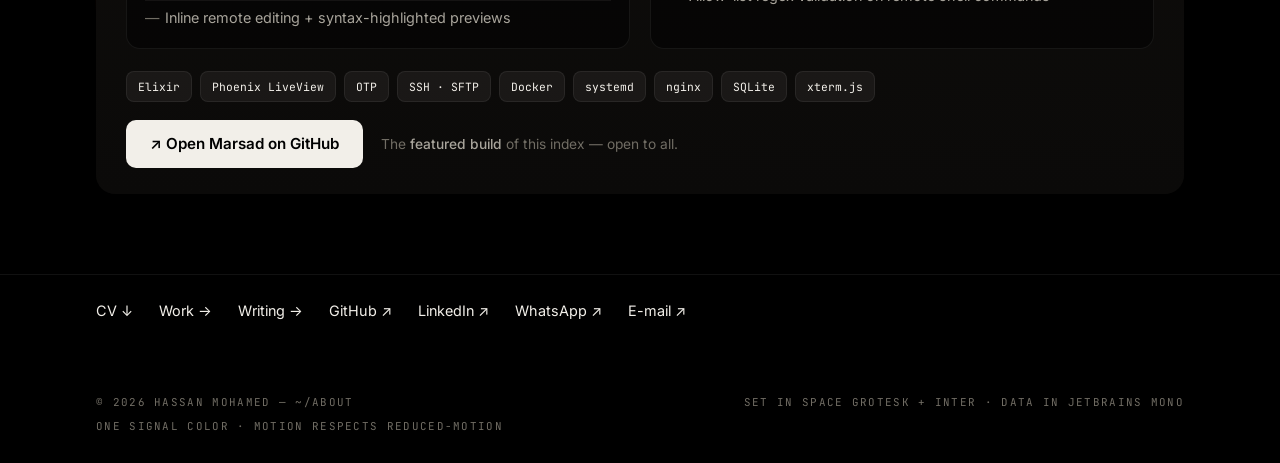
==== commit 642a3741: "Add livecodes #1076 to contributions and article cover image" ====
--- a/about.html
+++ b/about.html
@@ -33,7 +33,7 @@
       <span class="w" style="--w:0">Hassan</span>
       <span class="w" style="--w:1">Mohamed</span>
     </h1>
-    <p class="bio reveal" style="--d:.55s">Backend, frontend, databases — I build <b>business platforms, ERP and SaaS</b> that stay up <b>offline-first</b> through outages and sync clean on reconnect. <b>19 systems shipped and maintained,</b> plus <b>9 fixes merged upstream</b> into the Elixir compiler, Ktor and LiveCodes.</p>
+    <p class="bio reveal" style="--d:.55s">Backend, frontend, databases — I build <b>business platforms, ERP and SaaS</b> that stay up <b>offline-first</b> through outages and sync clean on reconnect. <b>19 systems shipped and maintained,</b> plus <b>10 fixes merged upstream</b> into the Elixir compiler, Ktor and LiveCodes.</p>
     <div class="cta-row reveal" style="--d:.7s">
       <a href="#projects" class="btn btn-a">See the work</a>
       <a href="cv.html" class="btn btn-b" title="Open CV — print or save as PDF">CV ⇩ PDF</a>
@@ -45,7 +45,7 @@
   <div class="stats">
     <div class="stat reveal" style="--d:.05s"><small>Systems shipped</small><b data-count="19">0</b><em>enterprise, product &amp; OSS — all maintained</em></div>
     <div class="stat reveal" style="--d:.12s"><small>Open source</small><b data-count="10">0</b><em>libraries &amp; platforms in the commons</em></div>
-    <div class="stat sigline reveal" style="--d:.19s"><small>Upstream PRs</small><b data-count="9">0</b><em>merged into foreign codebases</em></div>
+    <div class="stat sigline reveal" style="--d:.19s"><small>Upstream PRs</small><b data-count="10">0</b><em>merged into foreign codebases</em></div>
     <div class="stat reveal" style="--d:.26s"><small>Maintaining since</small><b>2022</b><em>infra &amp; halls — continuous</em></div>
   </div>
 </div>
@@ -196,10 +196,10 @@
         <div class="chips"><span>Kotlin</span><span>Compose</span></div>
       </a>
       <a class="card reveal" data-c="upstream" href="projects.html#upstream" style="--d:.3s">
-        <div class="chead"><span class="cat">Upstream</span><span class="pill live">9 MERGED</span></div>
+        <div class="chead"><span class="cat">Upstream</span><span class="pill live">10 MERGED</span></div>
         <h3>Merged Upstream Revisions</h3>
-        <p>Elixir #15770 · Ktor #5633 · LiveCodes #1 · Loco #1785 · Racore #2 · +3.</p>
-        <div class="chips"><span>compiler</span><span>CORS</span><span>+7</span></div>
+        <p>Elixir #15770 · Ktor #5633 · LiveCodes #1076 · browser-elixir #1/#2 · +5.</p>
+        <div class="chips"><span>compiler</span><span>CORS</span><span>+8</span></div>
       </a>
     </div>
 
@@ -302,15 +302,7 @@
     { group: "Work", title: "Mizan — offline expense tracker", hint: "oss", run: function() { window.location.href = "https://github.com/Arab-Open-Source/Mizan"; } },
     { group: "Work", title: "sifr — studio marketing site", hint: "client", run: function() { window.location.href = "https://github.com/HMH-3080/sifr-astro"; } },
     { group: "Work", title: "Merged upstream contributions", hint: "elixir · ktor · livecodes", run: function() { window.location.href = "projects.html#upstream"; } },
-    { group: "Writing", title: "Backpressure: when the chef outruns the waiter", run: function() { window.location.href = "articles.html?f=backpressure-fast-producer-slow-consumer.md"; } },
-    { group: "Writing", title: "The BEAM memory model: isolation instead of sharing", run: function() { window.location.href = "articles.html?f=beam-memory-model-isolation.md"; } },
-    { group: "Writing", title: "Why the BEAM is different for distributed systems", run: function() { window.location.href = "articles.html?f=beam-distributed-systems.md"; } },
-    { group: "Writing", title: "Why the BEAM VM is special", run: function() { window.location.href = "articles.html?f=why-the-beam-vm-is-special.md"; } },
-    { group: "Writing", title: "WebSockets are not just faster HTTP", run: function() { window.location.href = "articles.html?f=websockets-are-not-faster-http.md"; } },
-    { group: "Writing", title: "Elixir processes are not threads", run: function() { window.location.href = "articles.html?f=elixir-processes-are-not-threads.md"; } },
-    { group: "Writing", title: "SQLite concurrent writes & MVCC with Turso", run: function() { window.location.href = "articles.html?f=sqlite-concurrent-writes-mvcc-turso.md"; } },
-    { group: "Writing", title: "Kotlin Multiplatform in production", run: function() { window.location.href = "articles.html?f=kotlin-multiplatform-production.md"; } },
-    { group: "Writing", title: "Building reliable backend systems", run: function() { window.location.href = "articles.html?f=building-reliable-backends.md"; } }
+    { group: "Writing", title: ".env in Production — Are We Handling Secrets Correctly?", hint: "s=env-secrets-in-production", run: function() { window.location.href = "articles.html?s=env-secrets-in-production"; } }
 ];
 </script>
 <script src="palette.js"></script>
--- a/style.css
+++ b/style.css
@@ -211,7 +211,7 @@
 .article-row::after { content: ''; position: absolute; top: 0; left: 0; right: 0; height: 1px; background: var(--sig); opacity: 0; transition: opacity .2s; }
 .article-row:hover { background: rgba(242,239,233,.04); }
 .article-row:hover::after { opacity: 1; }
-.article-row h3 { font-family: 'Space Grotesk', sans-serif; font-size: 1.02rem; font-weight: 600; letter-spacing: -.01em; }
+.article-row h3 { font-family: 'Space Grotesk', sans-serif; font-size: 1.02rem; font-weight: 600; letter-spacing: -.01em; text-align: right; }
 .article-row p { color: var(--dim); font-size: .84rem; line-height: 1.55; margin-top: 4px; display: -webkit-box; -webkit-line-clamp: 2; -webkit-box-orient: vertical; overflow: hidden; }
 .article-row .tags { display: flex; gap: 6px; flex-wrap: wrap; margin-top: 8px; }
 .article-tag { font-family: 'JetBrains Mono', monospace; font-size: .62rem; color: var(--dim); background: rgba(242,239,233,.06); border-radius: 6px; padding: 3px 8px; }
@@ -224,8 +224,12 @@
 .loading-msg { padding: 20px; color: var(--faint); font-family: 'JetBrains Mono', monospace; font-size: .78rem; }
 .article-view { display: none; }
 .article-view.active { display: block; }
+body.reading .page-hero { display: none; }
+body.reading .article-view .back { margin-top: 10px; }
 .article-view .back { display: inline-flex; align-items: center; gap: 8px; border: 1px solid var(--stroke); color: var(--txt); background: rgba(11,10,9,.5); border-radius: 10px; padding: 12px 20px; min-height: 48px; font-weight: 600; font-size: .95rem; text-decoration: none; cursor: pointer; margin: 34px 0; transition: border-color .15s, transform .15s; }
 .article-view .back:hover { border-color: var(--dim); transform: translateY(-2px); }
+.article-view .copy-link { margin-left: auto; font-family: 'JetBrains Mono', monospace; font-size: .64rem; letter-spacing: .1em; color: var(--dim); background: rgba(242,239,233,.06); border: 1px solid var(--stroke); border-radius: 8px; padding: 6px 10px; min-height: 32px; cursor: pointer; transition: color .15s, border-color .15s; }
+.article-view .copy-link:hover { color: var(--txt); border-color: var(--dim); }
 .article-header { max-width: 72ch; margin-bottom: 30px; padding-bottom: 22px; border-bottom: 1px solid var(--stroke-soft); }
 .article-header h1 { font-family: 'Space Grotesk', sans-serif; font-weight: 700; letter-spacing: -.02em; font-size: clamp(1.9rem, 4.5vw, 2.6rem); line-height: 1.1; margin-bottom: 14px; }
 .article-meta { display: flex; gap: 16px; flex-wrap: wrap; font-family: 'JetBrains Mono', monospace; font-size: .68rem; letter-spacing: .1em; text-transform: uppercase; color: var(--faint); }
@@ -235,6 +239,7 @@
 .article-body h2 { font-family: 'Space Grotesk', sans-serif; font-size: 1.35rem; font-weight: 600; letter-spacing: -.01em; margin: 34px 0 12px; padding-bottom: 10px; border-bottom: 1px solid var(--stroke-soft); }
 .article-body h3 { font-family: 'Space Grotesk', sans-serif; font-size: 1.08rem; font-weight: 600; margin: 26px 0 10px; }
 .article-body p { margin-bottom: 18px; }
+.article-body img { display: block; max-width: 100%; height: auto; margin: 24px auto 30px; border: 1px solid var(--stroke); border-radius: 14px; background: #fff; }
 .article-body code { font-family: 'JetBrains Mono', monospace; font-size: .82em; color: var(--txt); background: rgba(242,239,233,.06); border: 1px solid var(--stroke-soft); border-radius: 6px; padding: 2px 7px; }
 .article-body pre { background: var(--panel); border: 1px solid var(--stroke-soft); border-radius: 14px; overflow: hidden; margin: 22px 0; }
 .article-body pre .code-header { display: flex; justify-content: space-between; align-items: center; padding: 10px 16px; border-bottom: 1px solid var(--stroke-soft); font-family: 'JetBrains Mono', monospace; font-size: .62rem; letter-spacing: .1em; text-transform: uppercase; color: var(--faint); }
@@ -249,6 +254,20 @@
 .article-body table { width: 100%; border-collapse: collapse; margin: 20px 0; font-size: .86rem; }
 .article-body th { text-align: left; font-family: 'JetBrains Mono', monospace; font-size: .64rem; letter-spacing: .1em; text-transform: uppercase; color: var(--faint); background: rgba(242,239,233,.04); border-bottom: 1px solid var(--stroke-soft); padding: 10px 12px; }
 .article-body td { padding: 10px 12px; border-bottom: 1px solid var(--stroke-soft); color: var(--dim); }
+
+/* ---------- Arabic / RTL articles ---------- */
+.article-row h3:lang(ar), .article-row p:lang(ar),
+.article-header[lang="ar"] h1, .article-body[lang="ar"] { font-family: 'IBM Plex Sans Arabic', 'Inter', sans-serif; }
+.article-header[lang="ar"] h1 { letter-spacing: 0; }
+.article-body[lang="ar"] { font-size: 1.02rem; line-height: 1.95; }
+.article-body[dir="rtl"] pre, .article-body[dir="rtl"] code { direction: ltr; text-align: left; }
+.article-body[dir="rtl"] :not(pre) > code { unicode-bidi: isolate; }
+.article-body[dir="rtl"] pre .code-header { direction: ltr; text-align: left; }
+.article-body[dir="rtl"] blockquote { border-left: 0; border-right: 2px solid var(--sig); border-radius: 14px 0 0 14px; }
+.article-body[dir="rtl"] ul li { padding-left: 0; padding-right: 20px; }
+.article-body[dir="rtl"] ul li::before { left: auto; right: 0; }
+.article-body[dir="rtl"] ol { margin-left: 0; margin-right: 20px; }
+.article-body[dir="rtl"] th { text-align: right; }
 
 /* ---------- responsive ---------- */
 @media (max-width: 960px) { .grid { grid-template-columns: 1fr 1fr; } .stats { grid-template-columns: 1fr 1fr; } }
